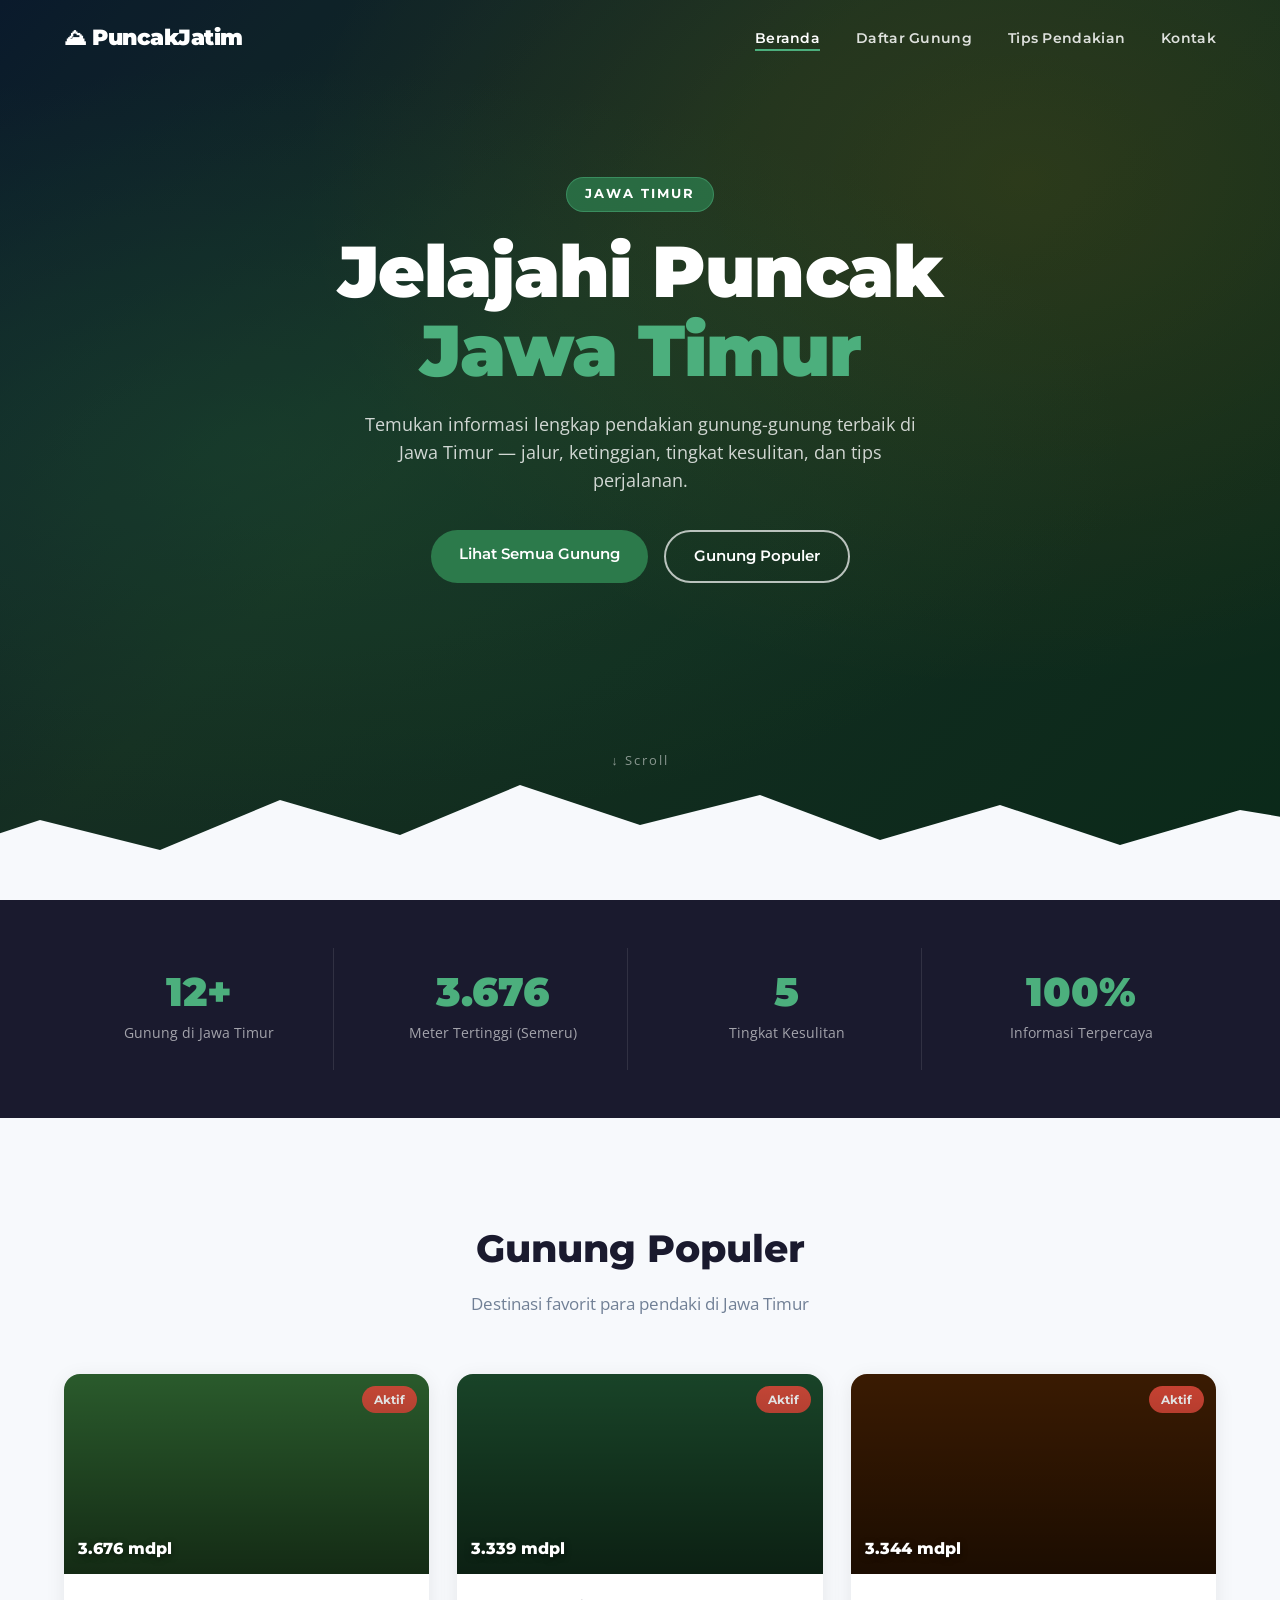
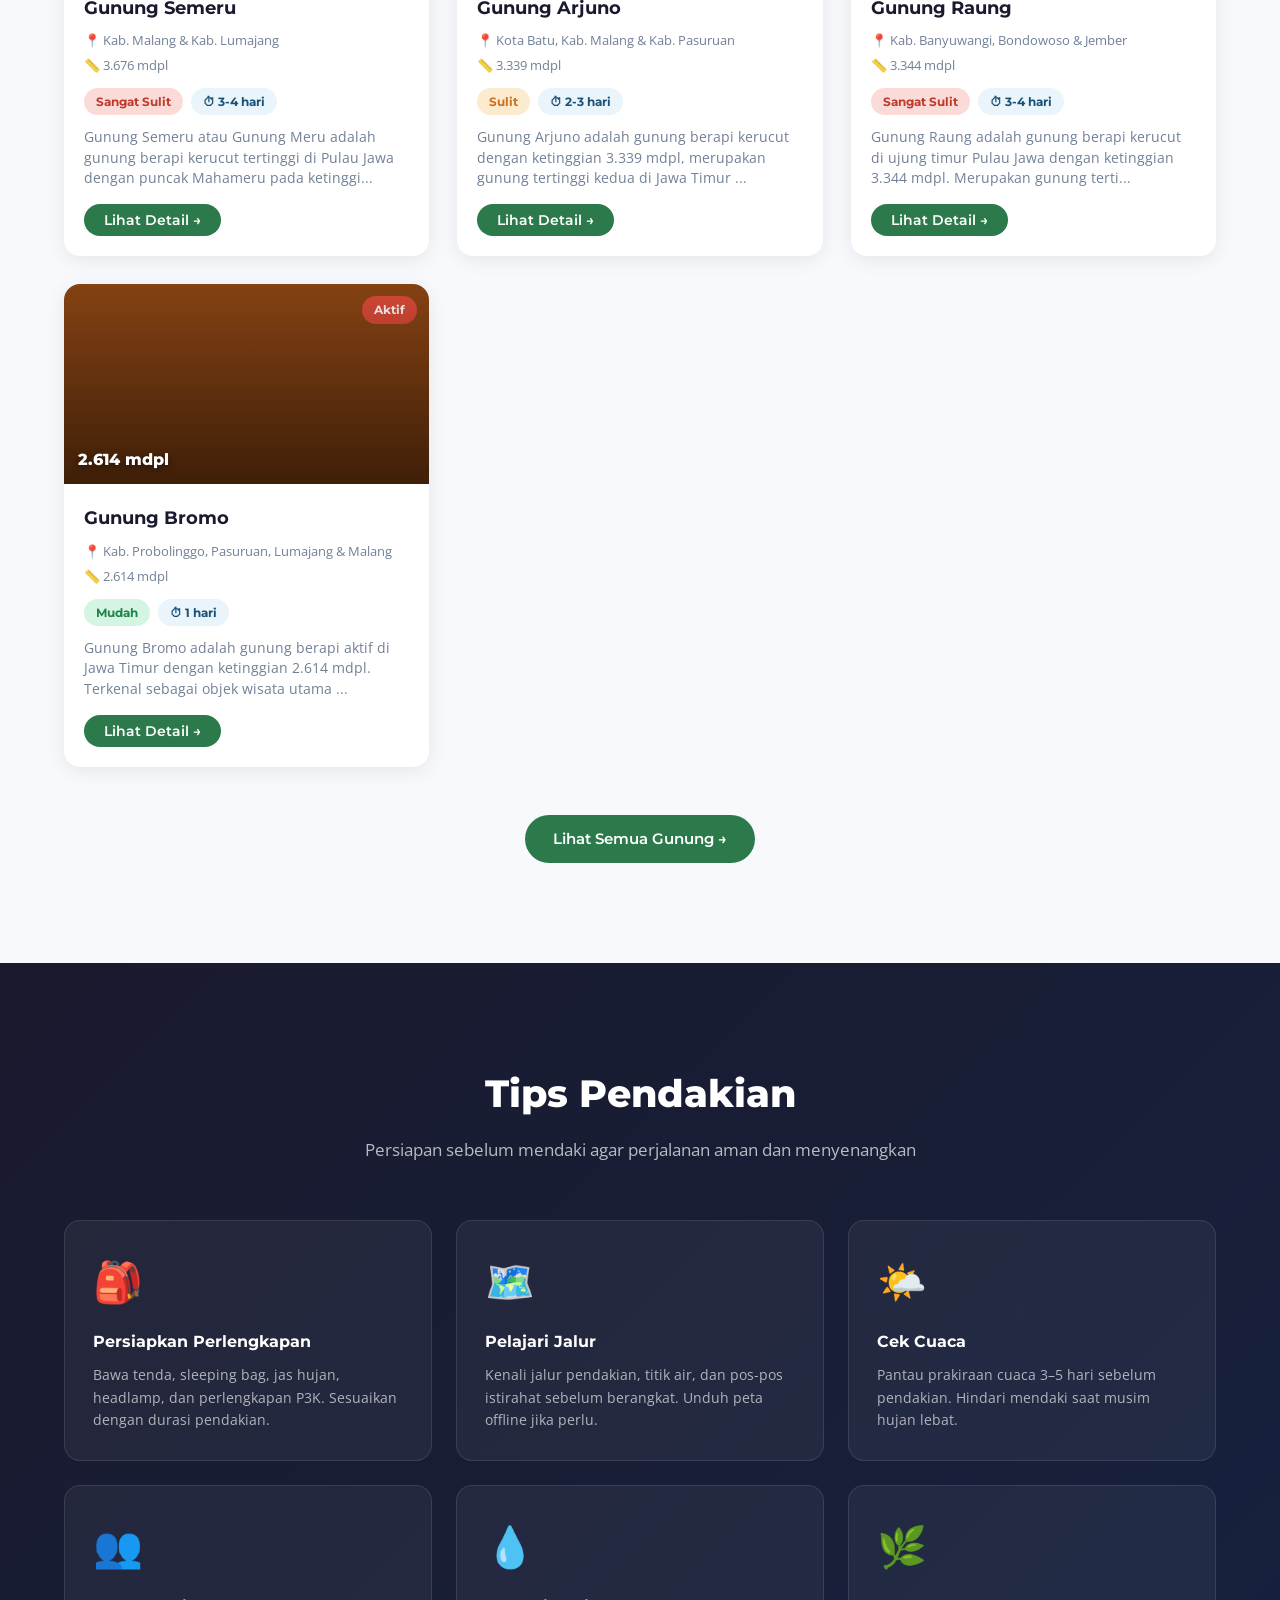
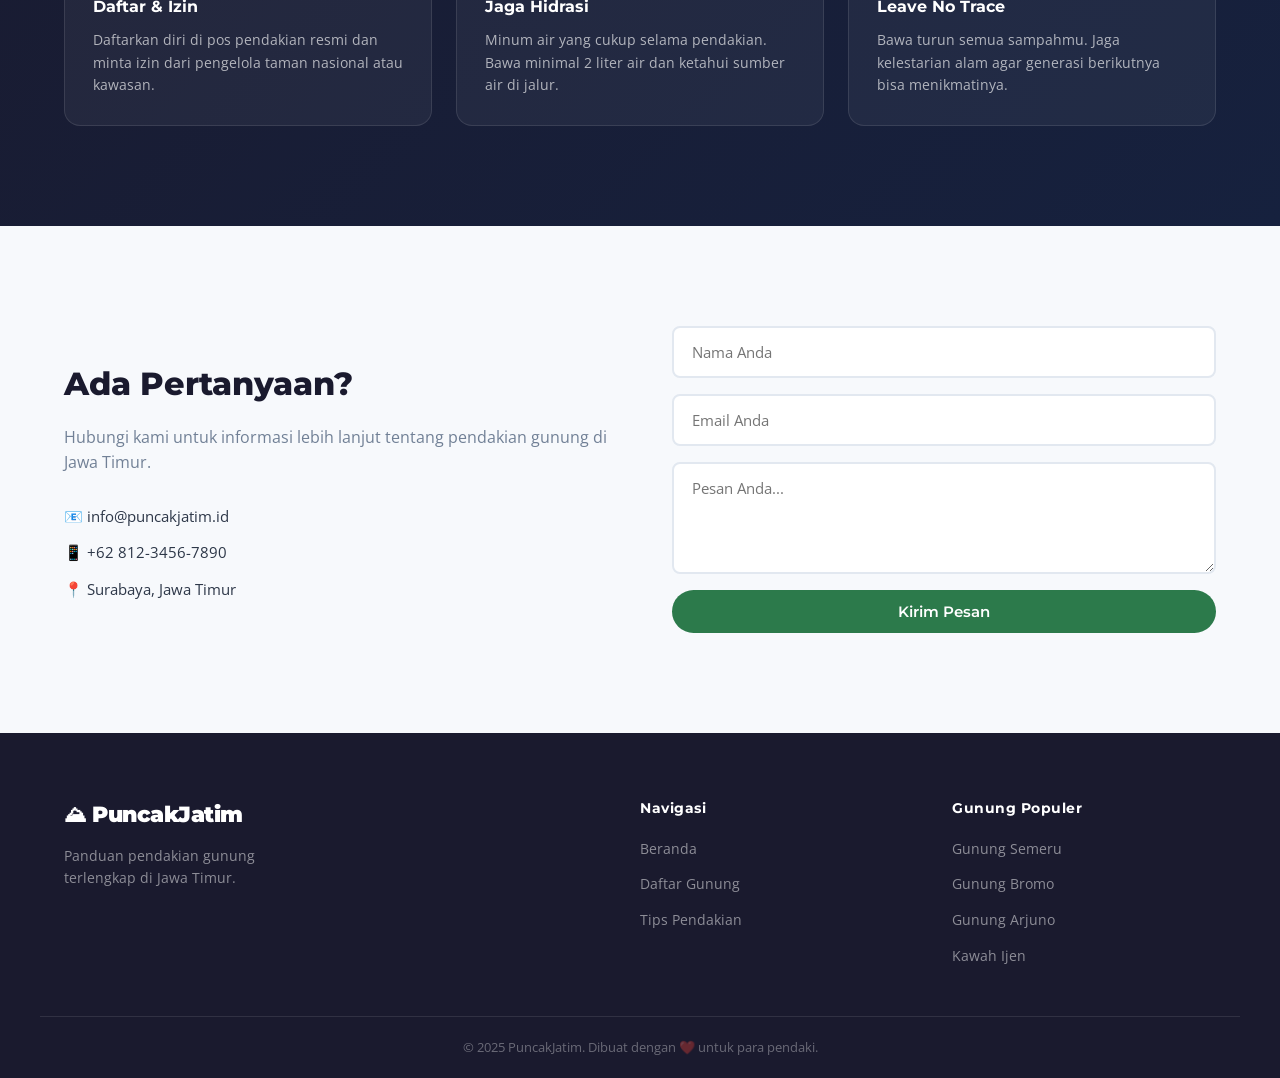
==== index.html @ 3933db67 "first commit - PuncakJatim website" ====
<!DOCTYPE html>
<html lang="id">
<head>
  <meta charset="UTF-8" />
  <meta name="viewport" content="width=device-width, initial-scale=1.0" />
  <title>Puncak Jawa Timur – Panduan Pendakian</title>
  <link rel="stylesheet" href="css/style.css" />
  <link rel="preconnect" href="https://fonts.googleapis.com" />
  <link href="https://fonts.googleapis.com/css2?family=Montserrat:wght@400;600;700;900&family=Open+Sans:wght@400;600&display=swap" rel="stylesheet" />
</head>
<body>

  <!-- NAVBAR -->
  <nav class="navbar">
    <div class="container nav-inner">
      <a href="index.html" class="logo">⛰ PuncakJatim</a>
      <ul class="nav-links">
        <li><a href="index.html" class="active">Beranda</a></li>
        <li><a href="gunung.html">Daftar Gunung</a></li>
        <li><a href="#tips">Tips Pendakian</a></li>
        <li><a href="#kontak">Kontak</a></li>
      </ul>
      <button class="hamburger" id="hamburger">&#9776;</button>
    </div>
  </nav>

  <!-- HERO -->
  <section class="hero">
    <div class="hero-overlay"></div>
    <div class="hero-content">
      <span class="hero-badge">Jawa Timur</span>
      <h1>Jelajahi Puncak<br /><span>Jawa Timur</span></h1>
      <p>Temukan informasi lengkap pendakian gunung-gunung terbaik di Jawa Timur — jalur, ketinggian, tingkat kesulitan, dan tips perjalanan.</p>
      <div class="hero-btns">
        <a href="gunung.html" class="btn btn-primary">Lihat Semua Gunung</a>
        <a href="#featured" class="btn btn-outline">Gunung Populer</a>
      </div>
    </div>
    <div class="hero-scroll">↓ Scroll</div>
  </section>

  <!-- STATS -->
  <section class="stats">
    <div class="container stats-grid">
      <div class="stat-item">
        <span class="stat-number">12+</span>
        <span class="stat-label">Gunung di Jawa Timur</span>
      </div>
      <div class="stat-item">
        <span class="stat-number">3.676</span>
        <span class="stat-label">Meter Tertinggi (Semeru)</span>
      </div>
      <div class="stat-item">
        <span class="stat-number">5</span>
        <span class="stat-label">Tingkat Kesulitan</span>
      </div>
      <div class="stat-item">
        <span class="stat-number">100%</span>
        <span class="stat-label">Informasi Terpercaya</span>
      </div>
    </div>
  </section>

  <!-- FEATURED MOUNTAINS -->
  <section class="featured" id="featured">
    <div class="container">
      <div class="section-header">
        <h2>Gunung Populer</h2>
        <p>Destinasi favorit para pendaki di Jawa Timur</p>
      </div>
      <div class="card-grid" id="featured-grid">
        <!-- diisi oleh JS -->
      </div>
      <div class="center-btn">
        <a href="gunung.html" class="btn btn-primary">Lihat Semua Gunung →</a>
      </div>
    </div>
  </section>

  <!-- TIPS PENDAKIAN -->
  <section class="tips" id="tips">
    <div class="container">
      <div class="section-header light">
        <h2>Tips Pendakian</h2>
        <p>Persiapan sebelum mendaki agar perjalanan aman dan menyenangkan</p>
      </div>
      <div class="tips-grid">
        <div class="tip-card">
          <div class="tip-icon">🎒</div>
          <h3>Persiapkan Perlengkapan</h3>
          <p>Bawa tenda, sleeping bag, jas hujan, headlamp, dan perlengkapan P3K. Sesuaikan dengan durasi pendakian.</p>
        </div>
        <div class="tip-card">
          <div class="tip-icon">🗺️</div>
          <h3>Pelajari Jalur</h3>
          <p>Kenali jalur pendakian, titik air, dan pos-pos istirahat sebelum berangkat. Unduh peta offline jika perlu.</p>
        </div>
        <div class="tip-card">
          <div class="tip-icon">🌤️</div>
          <h3>Cek Cuaca</h3>
          <p>Pantau prakiraan cuaca 3–5 hari sebelum pendakian. Hindari mendaki saat musim hujan lebat.</p>
        </div>
        <div class="tip-card">
          <div class="tip-icon">👥</div>
          <h3>Daftar & Izin</h3>
          <p>Daftarkan diri di pos pendakian resmi dan minta izin dari pengelola taman nasional atau kawasan.</p>
        </div>
        <div class="tip-card">
          <div class="tip-icon">💧</div>
          <h3>Jaga Hidrasi</h3>
          <p>Minum air yang cukup selama pendakian. Bawa minimal 2 liter air dan ketahui sumber air di jalur.</p>
        </div>
        <div class="tip-card">
          <div class="tip-icon">🌿</div>
          <h3>Leave No Trace</h3>
          <p>Bawa turun semua sampahmu. Jaga kelestarian alam agar generasi berikutnya bisa menikmatinya.</p>
        </div>
      </div>
    </div>
  </section>

  <!-- KONTAK -->
  <section class="kontak" id="kontak">
    <div class="container kontak-inner">
      <div class="kontak-text">
        <h2>Ada Pertanyaan?</h2>
        <p>Hubungi kami untuk informasi lebih lanjut tentang pendakian gunung di Jawa Timur.</p>
        <ul class="kontak-list">
          <li>📧 info@puncakjatim.id</li>
          <li>📱 +62 812-3456-7890</li>
          <li>📍 Surabaya, Jawa Timur</li>
        </ul>
      </div>
      <form class="kontak-form" onsubmit="submitForm(event)">
        <input type="text" placeholder="Nama Anda" required />
        <input type="email" placeholder="Email Anda" required />
        <textarea placeholder="Pesan Anda..." rows="4" required></textarea>
        <button type="submit" class="btn btn-primary">Kirim Pesan</button>
      </form>
    </div>
  </section>

  <!-- FOOTER -->
  <footer class="footer">
    <div class="container footer-inner">
      <div class="footer-brand">
        <span class="logo">⛰ PuncakJatim</span>
        <p>Panduan pendakian gunung terlengkap di Jawa Timur.</p>
      </div>
      <div class="footer-links">
        <h4>Navigasi</h4>
        <ul>
          <li><a href="index.html">Beranda</a></li>
          <li><a href="gunung.html">Daftar Gunung</a></li>
          <li><a href="#tips">Tips Pendakian</a></li>
        </ul>
      </div>
      <div class="footer-links">
        <h4>Gunung Populer</h4>
        <ul>
          <li><a href="gunung.html?id=semeru">Gunung Semeru</a></li>
          <li><a href="gunung.html?id=bromo">Gunung Bromo</a></li>
          <li><a href="gunung.html?id=arjuno">Gunung Arjuno</a></li>
          <li><a href="gunung.html?id=ijen">Kawah Ijen</a></li>
        </ul>
      </div>
    </div>
    <div class="footer-bottom">
      <p>© 2025 PuncakJatim. Dibuat dengan ❤️ untuk para pendaki.</p>
    </div>
  </footer>

  <script src="js/data.js"></script>
  <script src="js/main.js"></script>
</body>
</html>
---- css/style.css ----
/* ===== RESET & BASE ===== */
*, *::before, *::after { box-sizing: border-box; margin: 0; padding: 0; }

:root {
  --primary: #2c7a4b;
  --primary-dark: #1e5c38;
  --primary-light: #4caf7d;
  --accent: #f0a500;
  --dark: #1a1a2e;
  --dark2: #16213e;
  --text: #2d3748;
  --text-light: #718096;
  --bg: #f7f9fc;
  --white: #ffffff;
  --card-shadow: 0 4px 20px rgba(0,0,0,0.08);
  --card-shadow-hover: 0 12px 40px rgba(0,0,0,0.15);
  --radius: 16px;
  --radius-sm: 8px;
  --transition: 0.3s ease;
}

html { scroll-behavior: smooth; }

body {
  font-family: 'Open Sans', sans-serif;
  color: var(--text);
  background: var(--bg);
  line-height: 1.6;
}

h1, h2, h3, h4 { font-family: 'Montserrat', sans-serif; }

a { text-decoration: none; color: inherit; }

ul { list-style: none; }

img { max-width: 100%; display: block; }

.container {
  max-width: 1200px;
  margin: 0 auto;
  padding: 0 24px;
}

/* ===== BUTTONS ===== */
.btn {
  display: inline-block;
  padding: 12px 28px;
  border-radius: 50px;
  font-family: 'Montserrat', sans-serif;
  font-weight: 600;
  font-size: 0.95rem;
  cursor: pointer;
  transition: all var(--transition);
  border: none;
}

.btn-primary {
  background: var(--primary);
  color: var(--white);
}
.btn-primary:hover {
  background: var(--primary-dark);
  transform: translateY(-2px);
  box-shadow: 0 8px 20px rgba(44,122,75,0.35);
}

.btn-outline {
  background: transparent;
  color: var(--white);
  border: 2px solid rgba(255,255,255,0.7);
}
.btn-outline:hover {
  background: rgba(255,255,255,0.15);
  border-color: var(--white);
}

.btn-sm {
  padding: 8px 20px;
  font-size: 0.85rem;
}

.center-btn { text-align: center; margin-top: 48px; }

/* ===== NAVBAR ===== */
.navbar {
  position: fixed;
  top: 0; left: 0; right: 0;
  z-index: 1000;
  padding: 20px 0;
  transition: all var(--transition);
}

.navbar.scrolled {
  background: rgba(26, 26, 46, 0.97);
  backdrop-filter: blur(10px);
  padding: 14px 0;
  box-shadow: 0 2px 20px rgba(0,0,0,0.3);
}

.nav-inner {
  display: flex;
  align-items: center;
  justify-content: space-between;
}

.logo {
  font-family: 'Montserrat', sans-serif;
  font-weight: 900;
  font-size: 1.4rem;
  color: var(--white);
  letter-spacing: -0.5px;
}

.nav-links {
  display: flex;
  gap: 36px;
}

.nav-links a {
  color: rgba(255,255,255,0.85);
  font-family: 'Montserrat', sans-serif;
  font-weight: 600;
  font-size: 0.9rem;
  letter-spacing: 0.3px;
  transition: color var(--transition);
  position: relative;
}

.nav-links a::after {
  content: '';
  position: absolute;
  bottom: -4px; left: 0;
  width: 0; height: 2px;
  background: var(--primary-light);
  transition: width var(--transition);
}

.nav-links a:hover,
.nav-links a.active {
  color: var(--white);
}

.nav-links a:hover::after,
.nav-links a.active::after {
  width: 100%;
}

.hamburger {
  display: none;
  background: none;
  border: none;
  color: var(--white);
  font-size: 1.5rem;
  cursor: pointer;
}

/* ===== HERO ===== */
.hero {
  min-height: 100vh;
  background: linear-gradient(135deg, #0d2137 0%, #1a3a2a 40%, #0d3320 100%);
  display: flex;
  align-items: center;
  justify-content: center;
  position: relative;
  overflow: hidden;
  text-align: center;
}

.hero::before {
  content: '';
  position: absolute;
  inset: 0;
  background:
    radial-gradient(ellipse at 20% 50%, rgba(44,122,75,0.3) 0%, transparent 60%),
    radial-gradient(ellipse at 80% 20%, rgba(240,165,0,0.15) 0%, transparent 50%);
}

/* Mountain silhouette decoration */
.hero::after {
  content: '';
  position: absolute;
  bottom: 0; left: 0; right: 0;
  height: 120px;
  background: url("data:image/svg+xml,%3Csvg xmlns='http://www.w3.org/2000/svg' viewBox='0 0 1440 120'%3E%3Cpath fill='%23f7f9fc' d='M0,120 L0,80 L120,40 L240,70 L360,20 L480,55 L600,5 L720,45 L840,15 L960,60 L1080,25 L1200,65 L1320,30 L1440,50 L1440,120 Z'/%3E%3C/svg%3E") no-repeat bottom;
  background-size: cover;
  z-index: 1;
  pointer-events: none;
}

.hero-overlay {
  position: absolute;
  inset: 0;
  background: rgba(0,0,0,0.2);
}

.hero-content {
  position: relative;
  z-index: 3;
  max-width: 700px;
  padding: 0 24px 140px;
}

.hero-badge {
  display: inline-block;
  background: rgba(44,122,75,0.8);
  color: var(--white);
  padding: 6px 18px;
  border-radius: 50px;
  font-size: 0.8rem;
  font-family: 'Montserrat', sans-serif;
  font-weight: 700;
  letter-spacing: 2px;
  text-transform: uppercase;
  margin-bottom: 20px;
  border: 1px solid rgba(76,175,125,0.5);
}

.hero-content h1 {
  font-size: clamp(2.5rem, 6vw, 4.5rem);
  font-weight: 900;
  color: var(--white);
  line-height: 1.1;
  margin-bottom: 20px;
  letter-spacing: -1px;
}

.hero-content h1 span {
  color: var(--primary-light);
}

.hero-content p {
  font-size: 1.1rem;
  color: rgba(255,255,255,0.8);
  margin-bottom: 36px;
  max-width: 560px;
  margin-left: auto;
  margin-right: auto;
}

.hero-btns {
  display: flex;
  gap: 16px;
  justify-content: center;
  flex-wrap: wrap;
}

.hero-scroll {
  position: absolute;
  bottom: 130px;
  left: 50%;
  transform: translateX(-50%);
  color: rgba(255,255,255,0.5);
  font-size: 0.8rem;
  letter-spacing: 2px;
  animation: bounce 2s infinite;
  z-index: 3;
}

@keyframes bounce {
  0%, 100% { transform: translateX(-50%) translateY(0); }
  50% { transform: translateX(-50%) translateY(8px); }
}

/* ===== STATS ===== */
.stats {
  background: var(--dark);
  padding: 48px 0;
}

.stats-grid {
  display: grid;
  grid-template-columns: repeat(4, 1fr);
  gap: 24px;
  text-align: center;
}

.stat-item {
  padding: 24px;
  border-right: 1px solid rgba(255,255,255,0.1);
}
.stat-item:last-child { border-right: none; }

.stat-number {
  display: block;
  font-family: 'Montserrat', sans-serif;
  font-size: 2.5rem;
  font-weight: 900;
  color: var(--primary-light);
  line-height: 1;
  margin-bottom: 8px;
}

.stat-label {
  color: rgba(255,255,255,0.6);
  font-size: 0.85rem;
}

/* ===== SECTION HEADER ===== */
.section-header {
  text-align: center;
  margin-bottom: 56px;
}

.section-header h2 {
  font-size: clamp(1.8rem, 3vw, 2.5rem);
  font-weight: 800;
  color: var(--dark);
  margin-bottom: 12px;
}

.section-header p {
  color: var(--text-light);
  font-size: 1.05rem;
}

.section-header.light h2 { color: var(--white); }
.section-header.light p { color: rgba(255,255,255,0.7); }

/* ===== FEATURED / CARD GRID ===== */
.featured {
  padding: 100px 0;
  background: var(--bg);
}

.card-grid {
  display: grid;
  grid-template-columns: repeat(auto-fill, minmax(280px, 1fr));
  gap: 28px;
}

.mountain-card {
  background: var(--white);
  border-radius: var(--radius);
  overflow: hidden;
  box-shadow: var(--card-shadow);
  transition: all var(--transition);
  cursor: pointer;
}

.mountain-card:hover {
  transform: translateY(-8px);
  box-shadow: var(--card-shadow-hover);
}

.card-img {
  height: 200px;
  display: flex;
  align-items: flex-end;
  justify-content: flex-start;
  position: relative;
  overflow: hidden;
  background-size: cover;
  background-position: center;
}

.card-img::after {
  content: '';
  position: absolute;
  inset: 0;
  background: linear-gradient(to bottom, rgba(0,0,0,0.05) 0%, rgba(0,0,0,0.55) 100%);
}

.card-img-label {
  position: relative;
  z-index: 2;
  padding: 12px 14px;
  color: white;
  font-family: 'Montserrat', sans-serif;
  font-weight: 800;
  font-size: 1rem;
  text-shadow: 0 2px 6px rgba(0,0,0,0.5);
}

.card-status {
  position: absolute;
  top: 12px; right: 12px;
  padding: 4px 12px;
  border-radius: 50px;
  font-size: 0.75rem;
  font-family: 'Montserrat', sans-serif;
  font-weight: 700;
}

.status-aktif {
  background: rgba(231,76,60,0.9);
  color: white;
}

.status-nonaktif {
  background: rgba(52,73,94,0.85);
  color: white;
}

.card-body {
  padding: 20px;
}

.card-body h3 {
  font-size: 1.1rem;
  font-weight: 700;
  margin-bottom: 8px;
  color: var(--dark);
}

.card-meta {
  display: flex;
  flex-direction: column;
  gap: 4px;
  font-size: 0.82rem;
  color: var(--text-light);
  margin-bottom: 12px;
}

.card-tags {
  display: flex;
  gap: 8px;
  flex-wrap: wrap;
  margin-bottom: 12px;
}

.tag {
  padding: 4px 12px;
  border-radius: 50px;
  font-size: 0.75rem;
  font-family: 'Montserrat', sans-serif;
  font-weight: 700;
}

.tag-mudah { background: #d5f5e3; color: #1e8449; }
.tag-sedang { background: #fef9e7; color: #b7770d; }
.tag-sulit { background: #fdebd0; color: #ca6f1e; }
.tag-sangat-sulit { background: #fadbd8; color: #c0392b; }
.tag-time { background: #eaf4fb; color: #1a5276; }
.tag-status-aktif { background: #fadbd8; color: #c0392b; }
.tag-status-nonaktif { background: #eaecee; color: #566573; }

.card-desc {
  font-size: 0.85rem;
  color: var(--text-light);
  margin-bottom: 16px;
  line-height: 1.5;
}

/* ===== TIPS SECTION ===== */
.tips {
  padding: 100px 0;
  background: linear-gradient(135deg, var(--dark) 0%, var(--dark2) 100%);
}

.tips-grid {
  display: grid;
  grid-template-columns: repeat(auto-fill, minmax(280px, 1fr));
  gap: 24px;
}

.tip-card {
  background: rgba(255,255,255,0.05);
  border: 1px solid rgba(255,255,255,0.1);
  border-radius: var(--radius);
  padding: 28px;
  transition: all var(--transition);
}

.tip-card:hover {
  background: rgba(255,255,255,0.08);
  transform: translateY(-4px);
  border-color: rgba(76,175,125,0.4);
}

.tip-icon {
  font-size: 2.5rem;
  margin-bottom: 16px;
}

.tip-card h3 {
  color: var(--white);
  font-size: 1rem;
  margin-bottom: 10px;
}

.tip-card p {
  color: rgba(255,255,255,0.65);
  font-size: 0.88rem;
  line-height: 1.6;
}

/* ===== KONTAK ===== */
.kontak {
  padding: 100px 0;
  background: var(--bg);
}

.kontak-inner {
  display: grid;
  grid-template-columns: 1fr 1fr;
  gap: 64px;
  align-items: center;
}

.kontak-text h2 {
  font-size: 2rem;
  font-weight: 800;
  color: var(--dark);
  margin-bottom: 16px;
}

.kontak-text p {
  color: var(--text-light);
  margin-bottom: 28px;
  font-size: 1rem;
}

.kontak-list {
  display: flex;
  flex-direction: column;
  gap: 12px;
}

.kontak-list li {
  color: var(--text);
  font-size: 0.95rem;
}

.kontak-form {
  display: flex;
  flex-direction: column;
  gap: 16px;
}

.kontak-form input,
.kontak-form textarea {
  padding: 14px 18px;
  border: 2px solid #e2e8f0;
  border-radius: var(--radius-sm);
  font-family: 'Open Sans', sans-serif;
  font-size: 0.95rem;
  color: var(--text);
  background: var(--white);
  transition: border-color var(--transition);
  resize: vertical;
}

.kontak-form input:focus,
.kontak-form textarea:focus {
  outline: none;
  border-color: var(--primary);
}

/* ===== FOOTER ===== */
.footer {
  background: var(--dark);
  padding: 64px 0 0;
}

.footer-inner {
  display: grid;
  grid-template-columns: 2fr 1fr 1fr;
  gap: 48px;
  padding-bottom: 48px;
  border-bottom: 1px solid rgba(255,255,255,0.1);
}

.footer-brand .logo {
  display: block;
  margin-bottom: 12px;
}

.footer-brand p {
  color: rgba(255,255,255,0.5);
  font-size: 0.88rem;
  max-width: 260px;
}

.footer-links h4 {
  color: var(--white);
  font-size: 0.9rem;
  margin-bottom: 16px;
  letter-spacing: 0.5px;
}

.footer-links ul {
  display: flex;
  flex-direction: column;
  gap: 10px;
}

.footer-links a {
  color: rgba(255,255,255,0.5);
  font-size: 0.88rem;
  transition: color var(--transition);
}

.footer-links a:hover {
  color: var(--primary-light);
}

.footer-bottom {
  text-align: center;
  padding: 20px;
  color: rgba(255,255,255,0.35);
  font-size: 0.82rem;
}

/* ===== PAGE HEADER (gunung.html) ===== */
.page-header {
  background: linear-gradient(135deg, var(--dark) 0%, var(--primary-dark) 100%);
  padding: 140px 0 60px;
  text-align: center;
}

.page-header h1 {
  font-size: clamp(1.8rem, 4vw, 3rem);
  font-weight: 900;
  color: var(--white);
  margin-bottom: 12px;
}

.page-header p {
  color: rgba(255,255,255,0.7);
  font-size: 1.05rem;
}

/* ===== FILTER SECTION ===== */
.filter-section {
  background: var(--white);
  padding: 28px 0;
  box-shadow: 0 2px 12px rgba(0,0,0,0.06);
  position: sticky;
  top: 70px;
  z-index: 100;
}

.filter-bar {
  display: flex;
  gap: 16px;
  flex-wrap: wrap;
}

.filter-bar input,
.filter-bar select {
  padding: 12px 18px;
  border: 2px solid #e2e8f0;
  border-radius: 50px;
  font-family: 'Open Sans', sans-serif;
  font-size: 0.9rem;
  color: var(--text);
  background: var(--bg);
  transition: border-color var(--transition);
  cursor: pointer;
}

.filter-bar input {
  flex: 1;
  min-width: 200px;
}

.filter-bar input:focus,
.filter-bar select:focus {
  outline: none;
  border-color: var(--primary);
}

/* ===== MOUNTAIN LIST ===== */
.mountain-list {
  padding: 60px 0 100px;
}

.no-result {
  text-align: center;
  color: var(--text-light);
  font-size: 1.1rem;
  padding: 60px 0;
}

/* ===== MODAL ===== */
.modal-overlay {
  position: fixed;
  inset: 0;
  background: rgba(0,0,0,0.7);
  z-index: 2000;
  display: flex;
  align-items: center;
  justify-content: center;
  padding: 20px;
  opacity: 0;
  pointer-events: none;
  transition: opacity var(--transition);
  backdrop-filter: blur(4px);
}

.modal-overlay.active {
  opacity: 1;
  pointer-events: all;
}

.modal {
  background: var(--white);
  border-radius: var(--radius);
  max-width: 680px;
  width: 100%;
  max-height: 90vh;
  overflow-y: auto;
  position: relative;
  transform: scale(0.9);
  transition: transform var(--transition);
}

.modal-overlay.active .modal {
  transform: scale(1);
}

.modal-close {
  position: absolute;
  top: 16px; right: 16px;
  background: rgba(0,0,0,0.5);
  border: none;
  color: white;
  width: 36px; height: 36px;
  border-radius: 50%;
  font-size: 1rem;
  cursor: pointer;
  z-index: 20;
  transition: background var(--transition);
  display: flex;
  align-items: center;
  justify-content: center;
}

.modal-close:hover { background: rgba(0,0,0,0.75); }

.modal-header {
  padding: 0;
  position: relative;
  height: 220px;
  background-size: cover;
  background-position: center;
  overflow: hidden;
  color: white;
}

.modal-header-overlay {
  position: absolute;
  inset: 0;
  background: linear-gradient(to bottom, rgba(0,0,0,0.2) 0%, rgba(0,0,0,0.7) 100%);
}

.modal-header-inner {
  position: absolute;
  bottom: 0; left: 0; right: 0;
  padding: 24px 32px;
  display: flex;
  align-items: center;
  gap: 16px;
}

.modal-emoji {
  font-size: 3.5rem;
  flex-shrink: 0;
}

.modal-header h2 {
  font-size: 1.6rem;
  font-weight: 800;
  margin-bottom: 4px;
}

.modal-header p {
  opacity: 0.85;
  font-size: 0.95rem;
}

.modal-body {
  padding: 28px 32px 32px;
}

.modal-badges {
  display: flex;
  gap: 8px;
  flex-wrap: wrap;
  margin-bottom: 20px;
}

.modal-desc {
  color: var(--text);
  line-height: 1.7;
  margin-bottom: 28px;
  font-size: 0.95rem;
}

.modal-info-grid {
  display: grid;
  grid-template-columns: 1fr 1fr;
  gap: 12px;
  margin-bottom: 28px;
  background: var(--bg);
  border-radius: var(--radius-sm);
  padding: 16px;
}

.info-item {
  display: flex;
  flex-direction: column;
  gap: 4px;
}

.info-label {
  font-size: 0.75rem;
  font-family: 'Montserrat', sans-serif;
  font-weight: 700;
  color: var(--text-light);
  text-transform: uppercase;
  letter-spacing: 0.5px;
}

.info-item span:last-child {
  font-size: 0.9rem;
  color: var(--text);
  font-weight: 600;
}

.modal-body h4 {
  font-size: 1rem;
  font-weight: 700;
  color: var(--dark);
  margin-bottom: 14px;
  margin-top: 24px;
}

.pos-list {
  display: flex;
  flex-direction: column;
  gap: 8px;
  margin-bottom: 8px;
}

.pos-item {
  display: flex;
  align-items: center;
  gap: 12px;
  font-size: 0.9rem;
  color: var(--text);
}

.pos-num {
  width: 28px; height: 28px;
  background: var(--primary);
  color: white;
  border-radius: 50%;
  display: flex;
  align-items: center;
  justify-content: center;
  font-size: 0.75rem;
  font-weight: 700;
  flex-shrink: 0;
}

.jalur-card {
  background: var(--bg);
  border-radius: var(--radius-sm);
  padding: 16px;
  margin-bottom: 12px;
  border-left: 4px solid var(--primary);
}

.jalur-card strong {
  display: block;
  font-size: 0.95rem;
  color: var(--dark);
  margin-bottom: 8px;
}

.jalur-meta {
  display: flex;
  gap: 16px;
  font-size: 0.82rem;
  color: var(--text-light);
  margin-bottom: 8px;
}

.jalur-card p {
  font-size: 0.88rem;
  color: var(--text);
  line-height: 1.5;
}

/* Pos list di dalam jalur */
.jalur-pos-list {
  margin-top: 14px;
  border-top: 1px dashed #d1d5db;
  padding-top: 12px;
}

.pos-detail {
  display: flex;
  flex-direction: column;
  gap: 2px;
  flex: 1;
}

.pos-name {
  font-size: 0.88rem;
  font-weight: 700;
  color: var(--dark);
}

.pos-alt {
  font-size: 0.78rem;
  font-weight: 600;
  color: var(--primary);
  background: #d5f5e3;
  padding: 1px 7px;
  border-radius: 50px;
  margin-left: 6px;
}

.pos-desc {
  font-size: 0.8rem;
  color: var(--text-light);
  line-height: 1.4;
}

.pos-jarak {
  font-size: 0.75rem;
  color: #6b7280;
  font-style: italic;
}

.pos-start {
  color: var(--primary);
  font-style: normal;
  font-weight: 600;
}

.tips-list {
  display: flex;
  flex-direction: column;
  gap: 8px;
  list-style: none;
}

.tips-list li {
  font-size: 0.88rem;
  color: var(--text);
  padding-left: 20px;
  position: relative;
  line-height: 1.5;
}

.tips-list li::before {
  content: '✓';
  position: absolute;
  left: 0;
  color: var(--primary);
  font-weight: 700;
}

.fasilitas-grid {
  display: flex;
  flex-wrap: wrap;
  gap: 8px;
}

.fasilitas-item {
  background: #d5f5e3;
  color: #1e8449;
  padding: 6px 14px;
  border-radius: 50px;
  font-size: 0.8rem;
  font-weight: 600;
}

/* ===== RESPONSIVE ===== */
@media (max-width: 900px) {
  .stats-grid { grid-template-columns: repeat(2, 1fr); }
  .stat-item { border-right: none; border-bottom: 1px solid rgba(255,255,255,0.1); }
  .stat-item:nth-child(2n) { border-right: none; }
  .kontak-inner { grid-template-columns: 1fr; gap: 40px; }
  .footer-inner { grid-template-columns: 1fr 1fr; }
  .footer-brand { grid-column: 1 / -1; }
  .modal-info-grid { grid-template-columns: 1fr; }
  .modal-header-inner { padding: 20px 24px; }
}

@media (max-width: 640px) {
  .nav-links {
    display: none;
    position: fixed;
    top: 0; left: 0; right: 0; bottom: 0;
    background: rgba(26,26,46,0.98);
    flex-direction: column;
    align-items: center;
    justify-content: center;
    gap: 32px;
    z-index: 999;
  }

  .nav-links.open { display: flex; }
  .nav-links a { font-size: 1.2rem; }
  .hamburger { display: block; z-index: 1000; }

  .hero-btns { flex-direction: column; align-items: center; }
  .hero-content { padding-bottom: 100px; }
  .stats-grid { grid-template-columns: 1fr 1fr; }
  .footer-inner { grid-template-columns: 1fr; }
  .filter-bar { flex-direction: column; }
  .filter-bar input { min-width: unset; }
  .modal-header { height: 180px; }
  .modal-header-inner { flex-direction: column; align-items: flex-start; gap: 8px; }
  .modal-body { padding: 20px; }
}
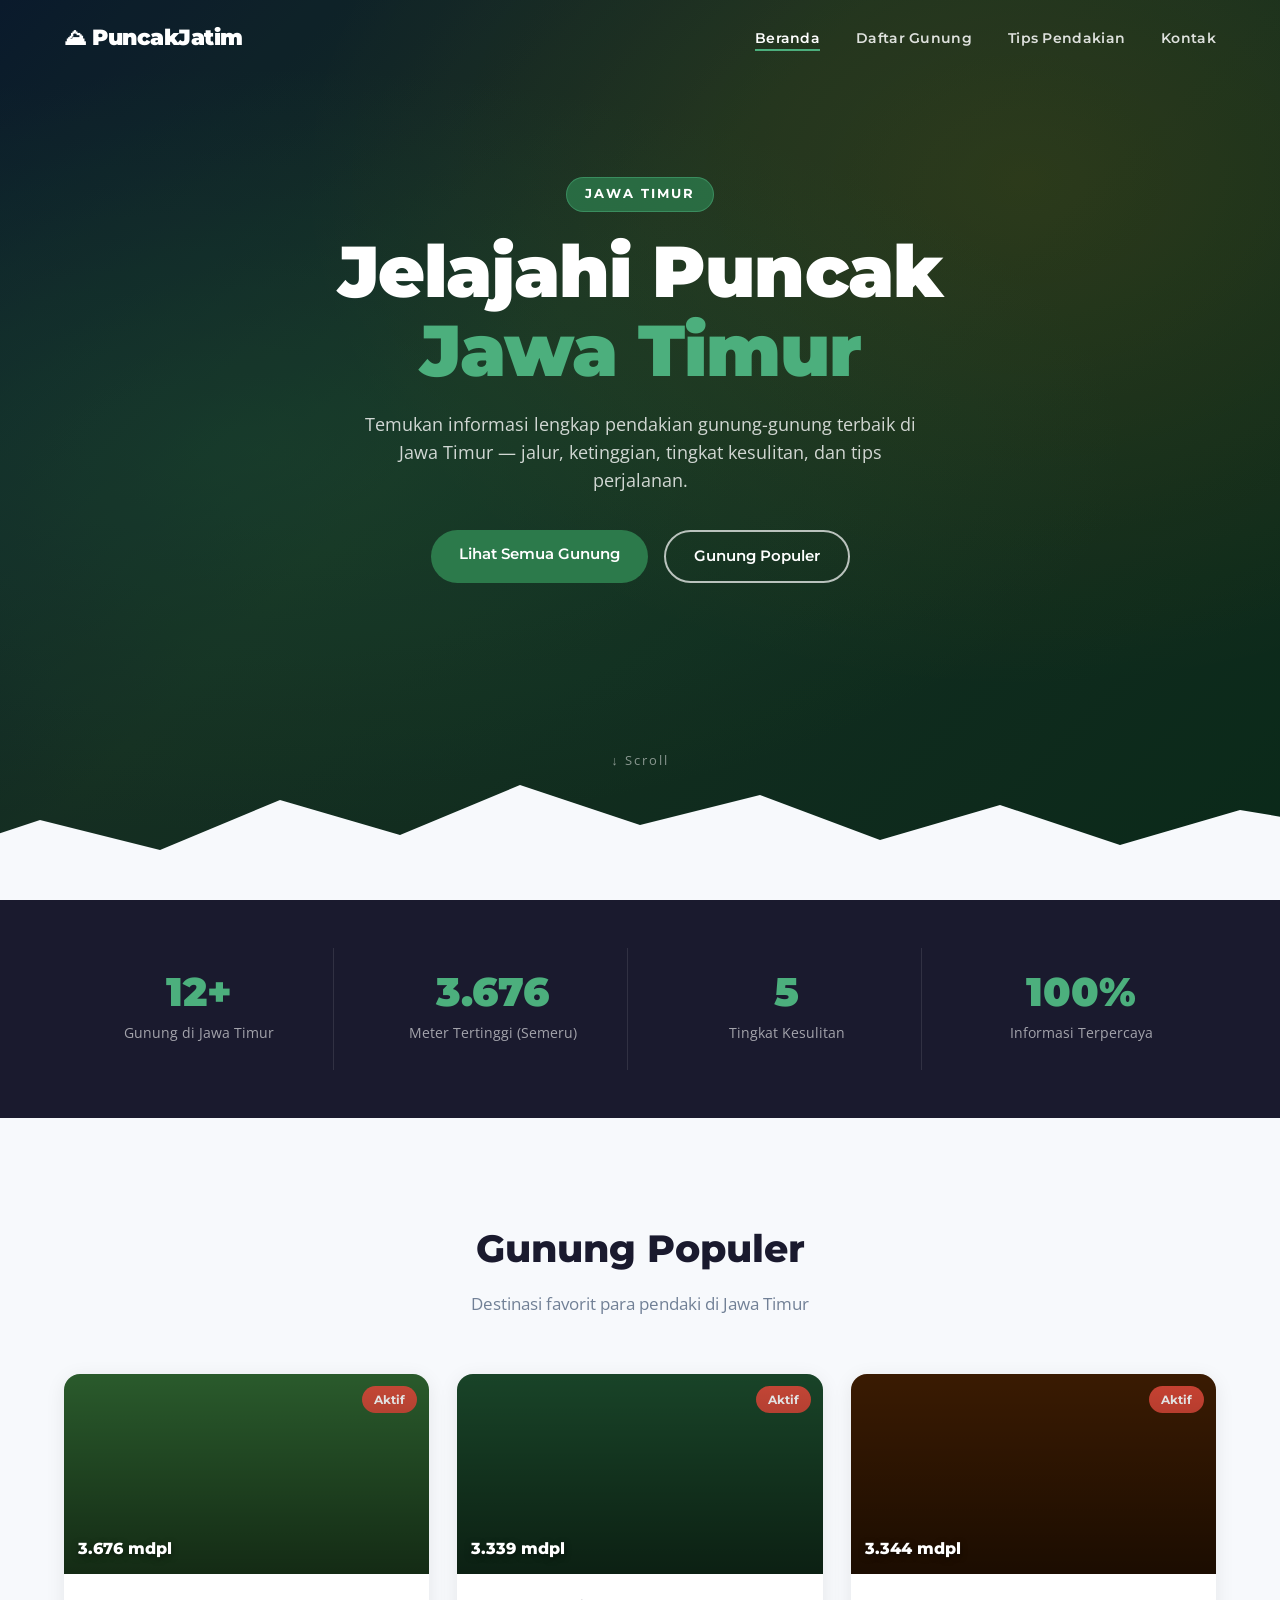
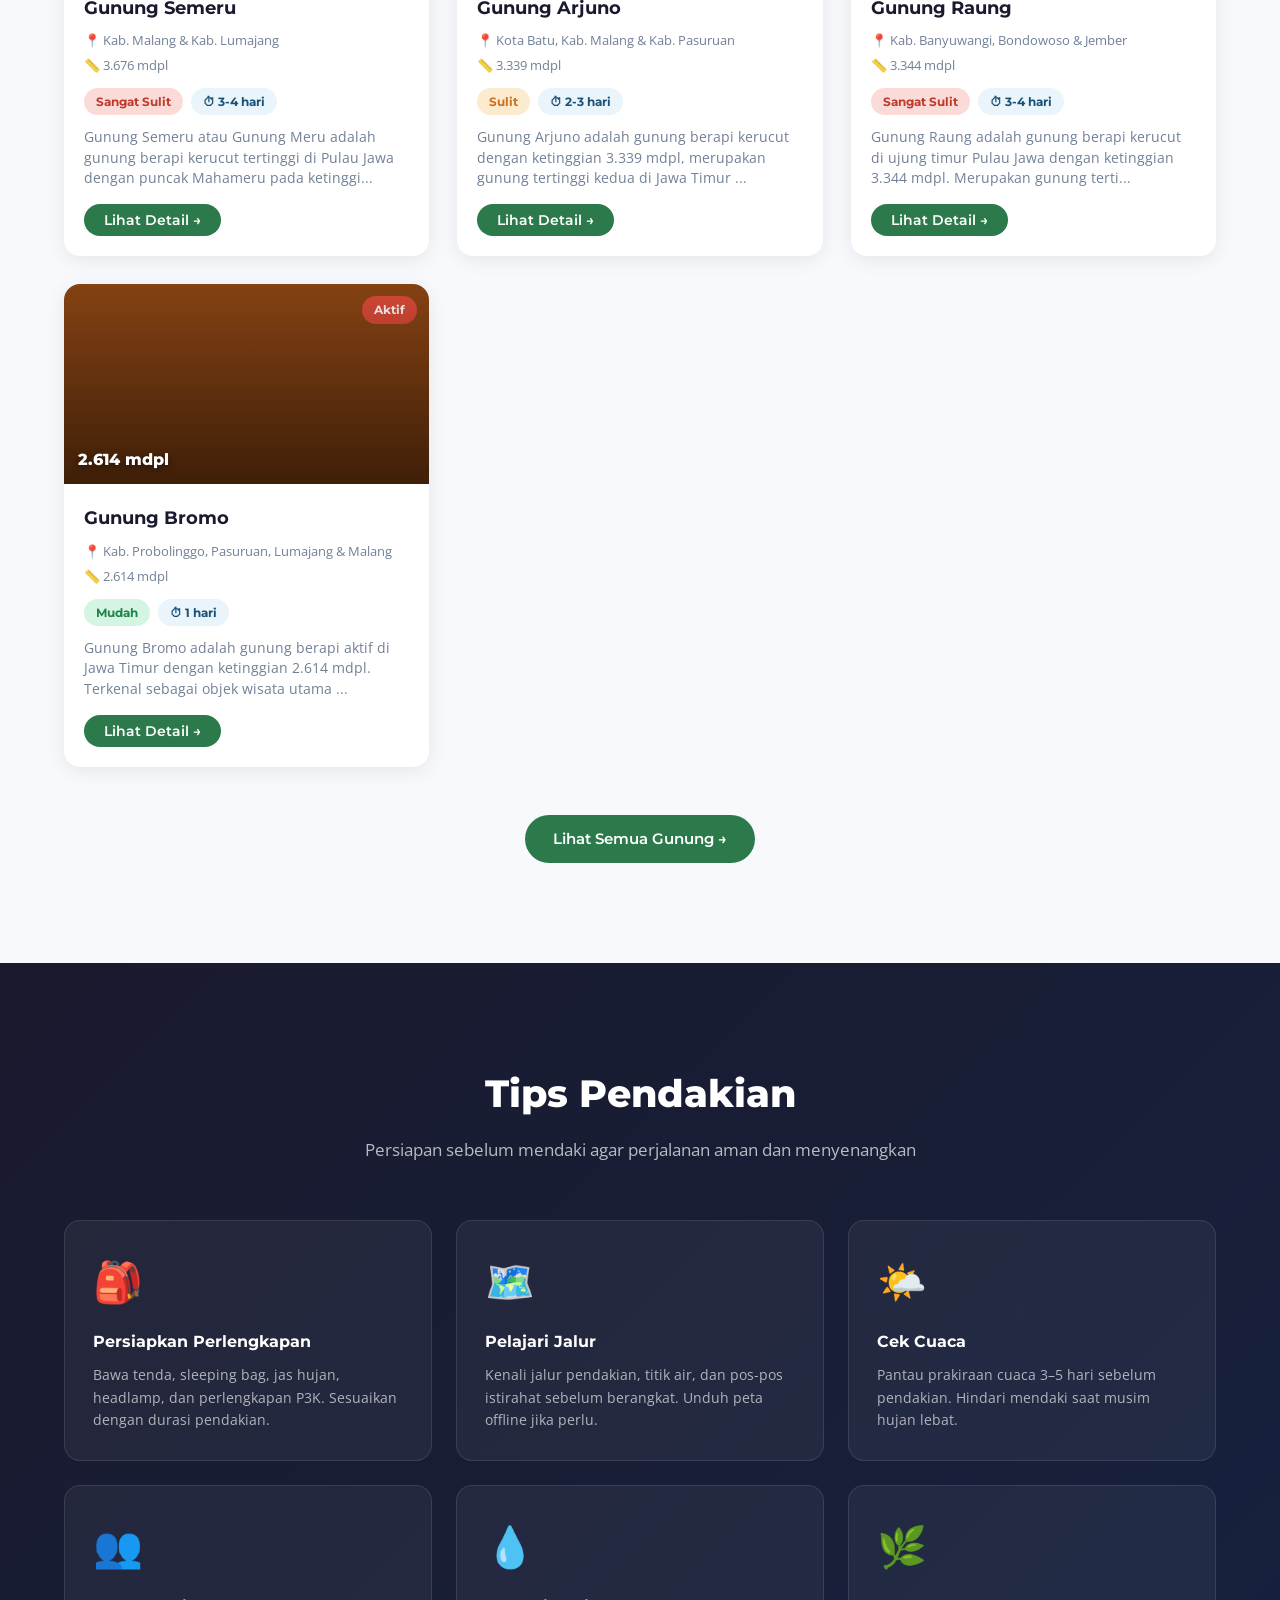
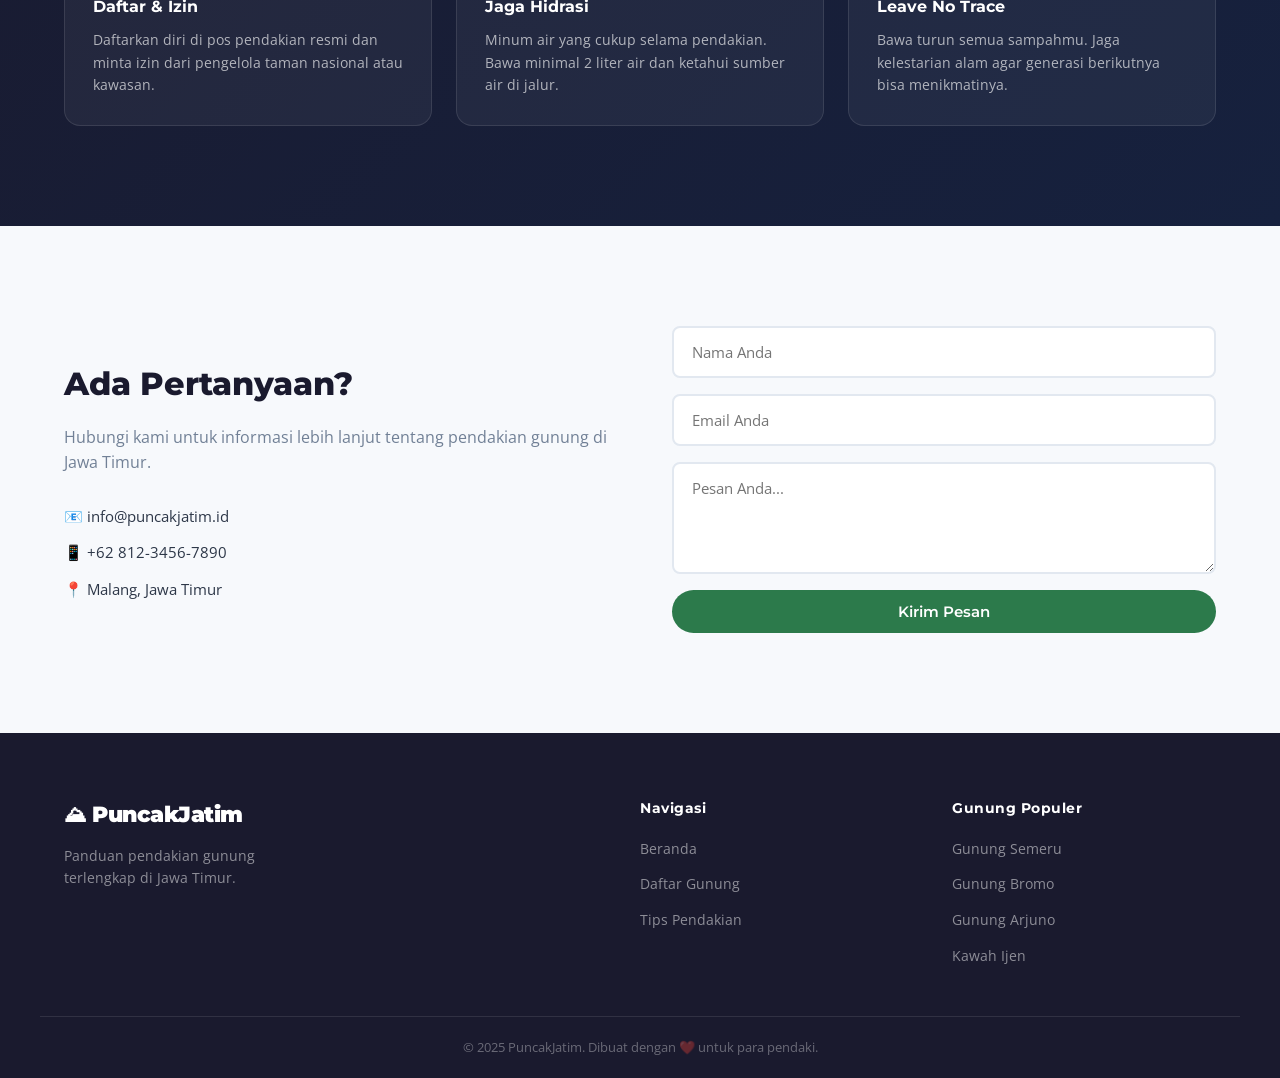
==== commit e7357c56: "update lokasi kontak ke Malang" ====
--- a/index.html
+++ b/index.html
@@ -128,7 +128,7 @@
         <ul class="kontak-list">
           <li>📧 info@puncakjatim.id</li>
           <li>📱 +62 812-3456-7890</li>
-          <li>📍 Surabaya, Jawa Timur</li>
+          <li>📍 Malang, Jawa Timur</li>
         </ul>
       </div>
       <form class="kontak-form" onsubmit="submitForm(event)">
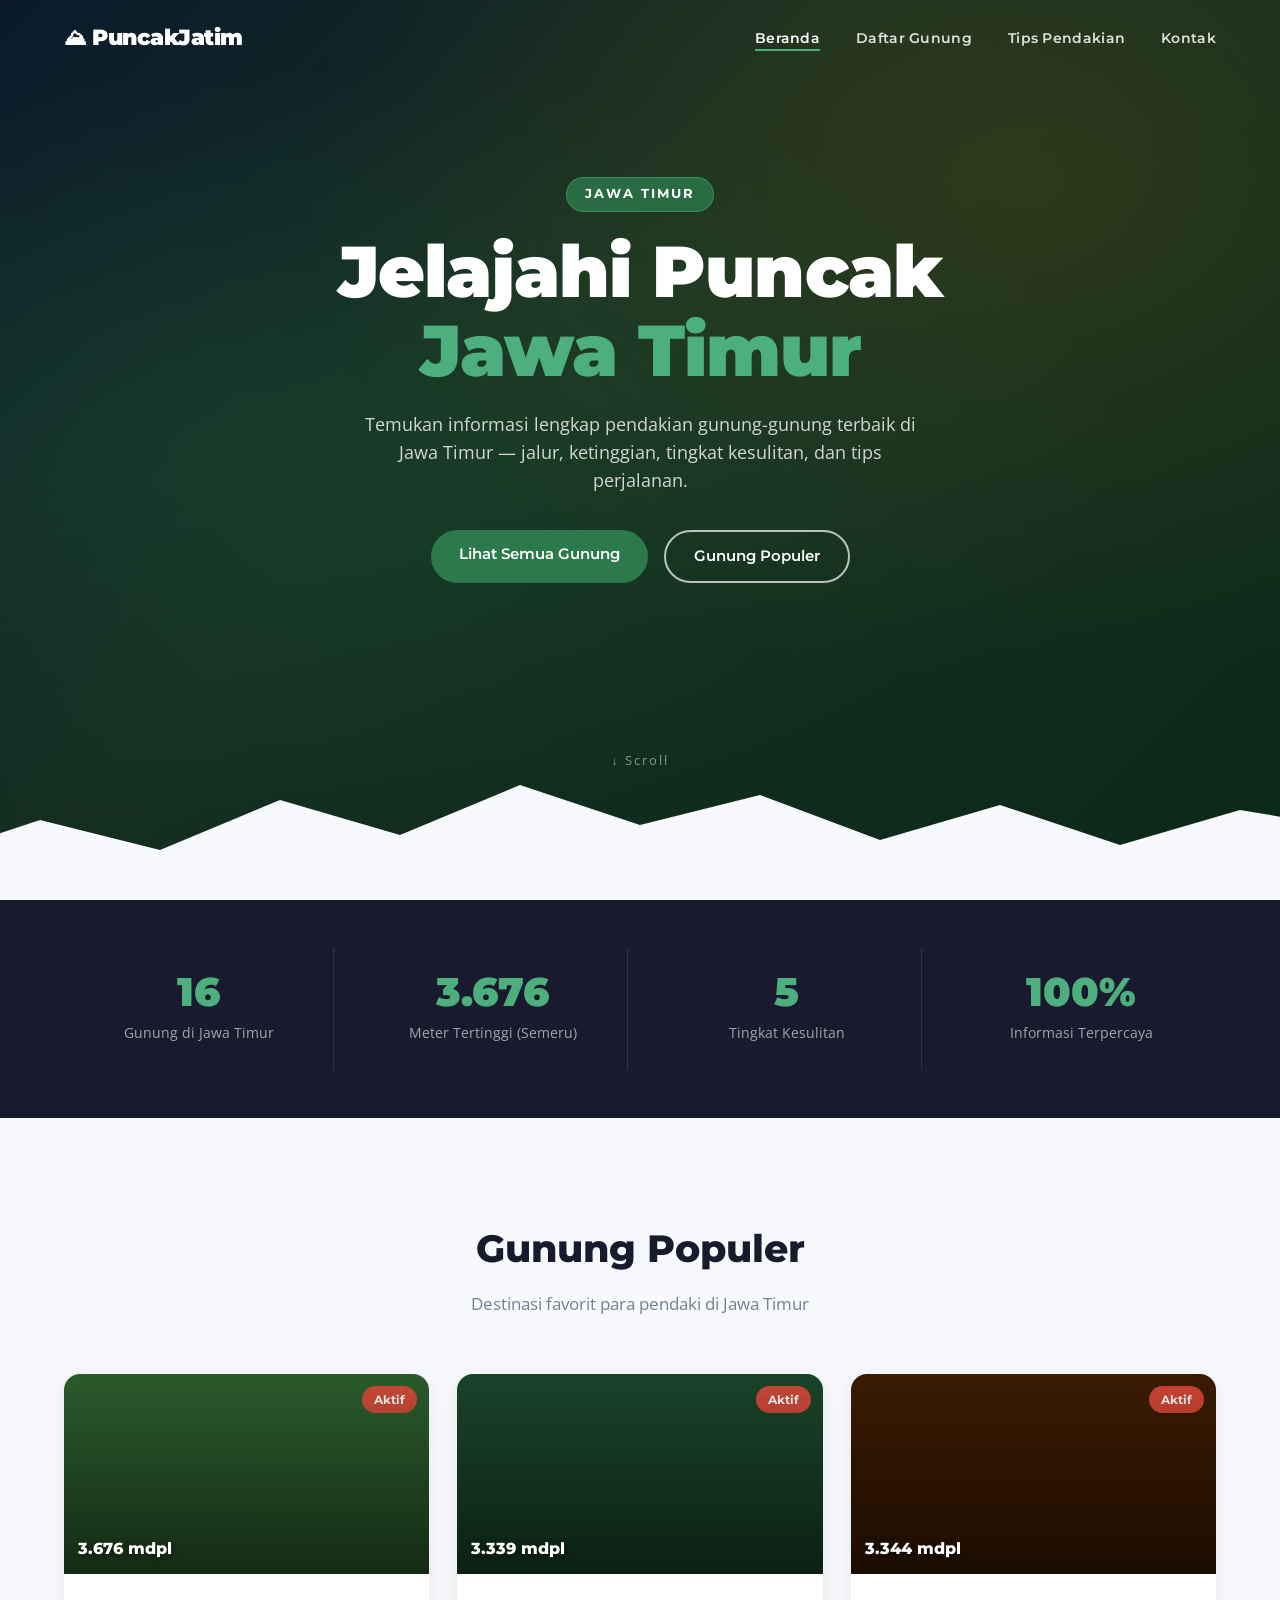
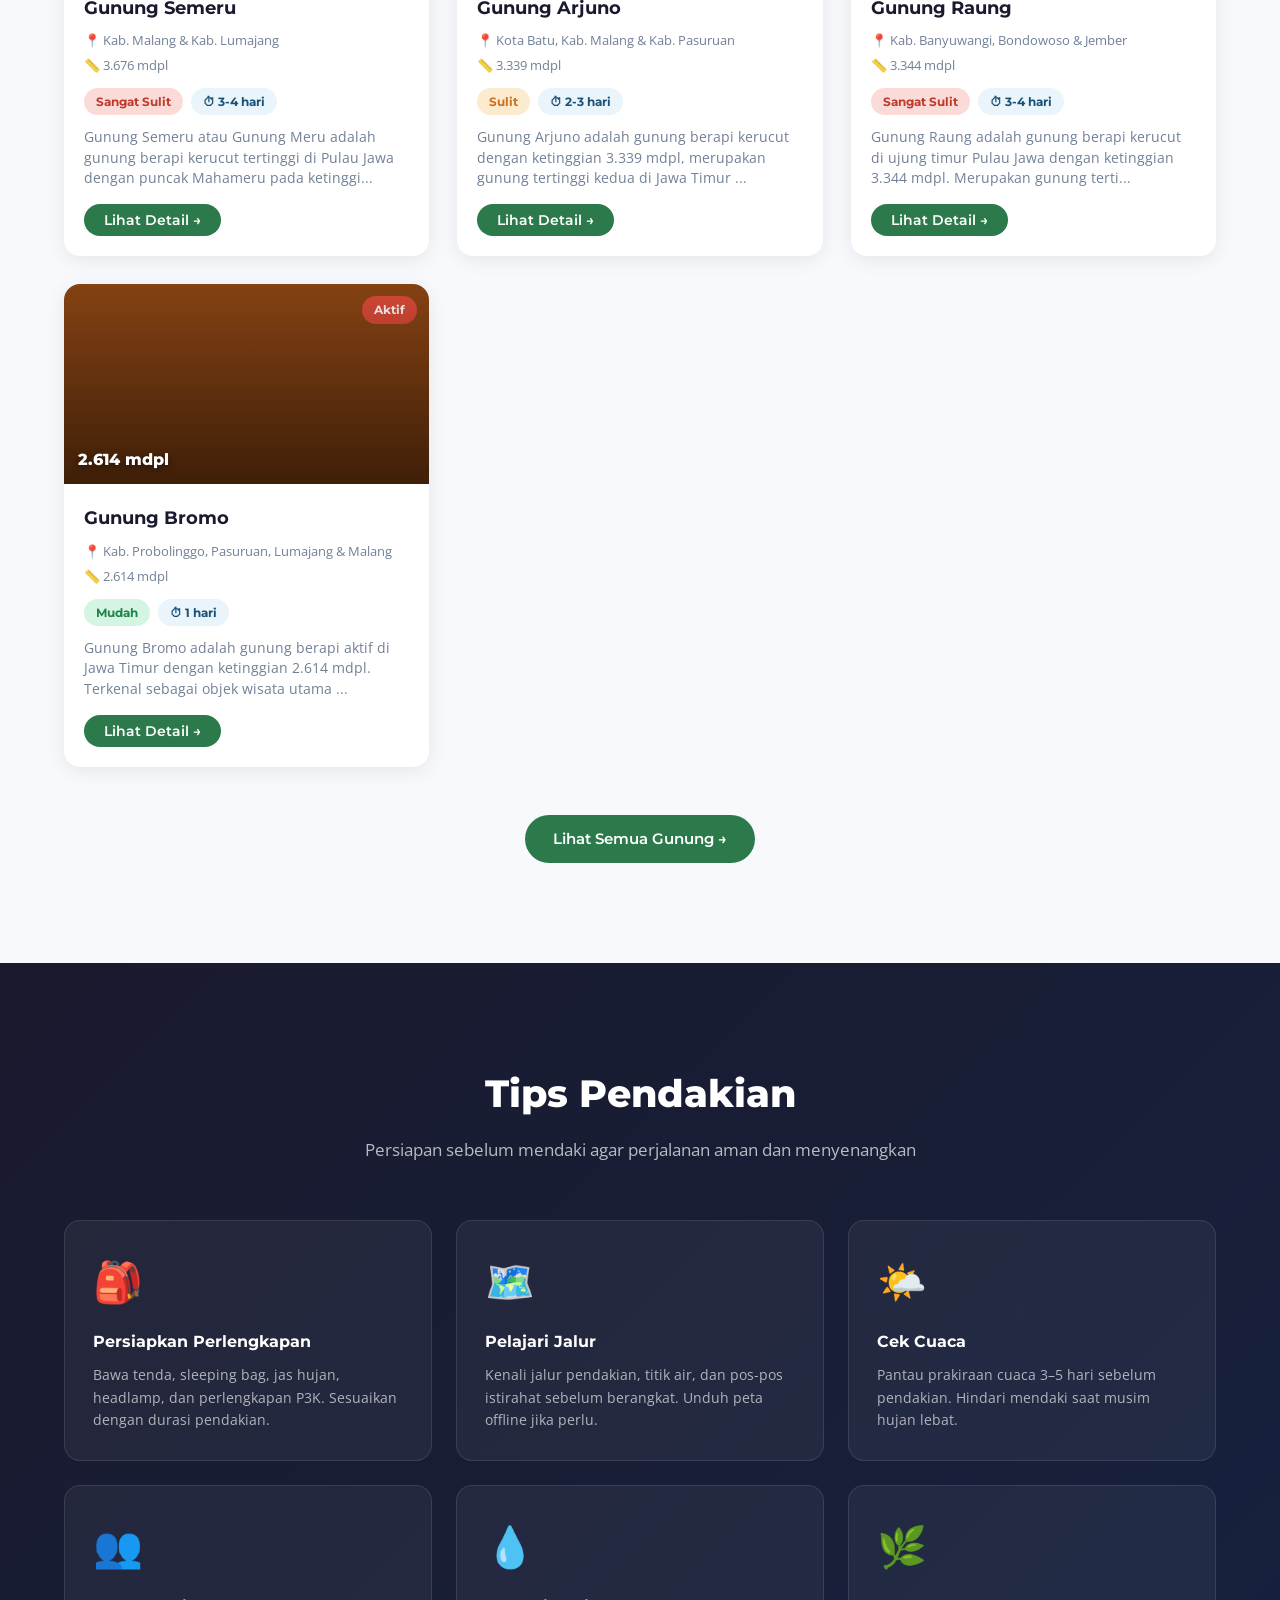
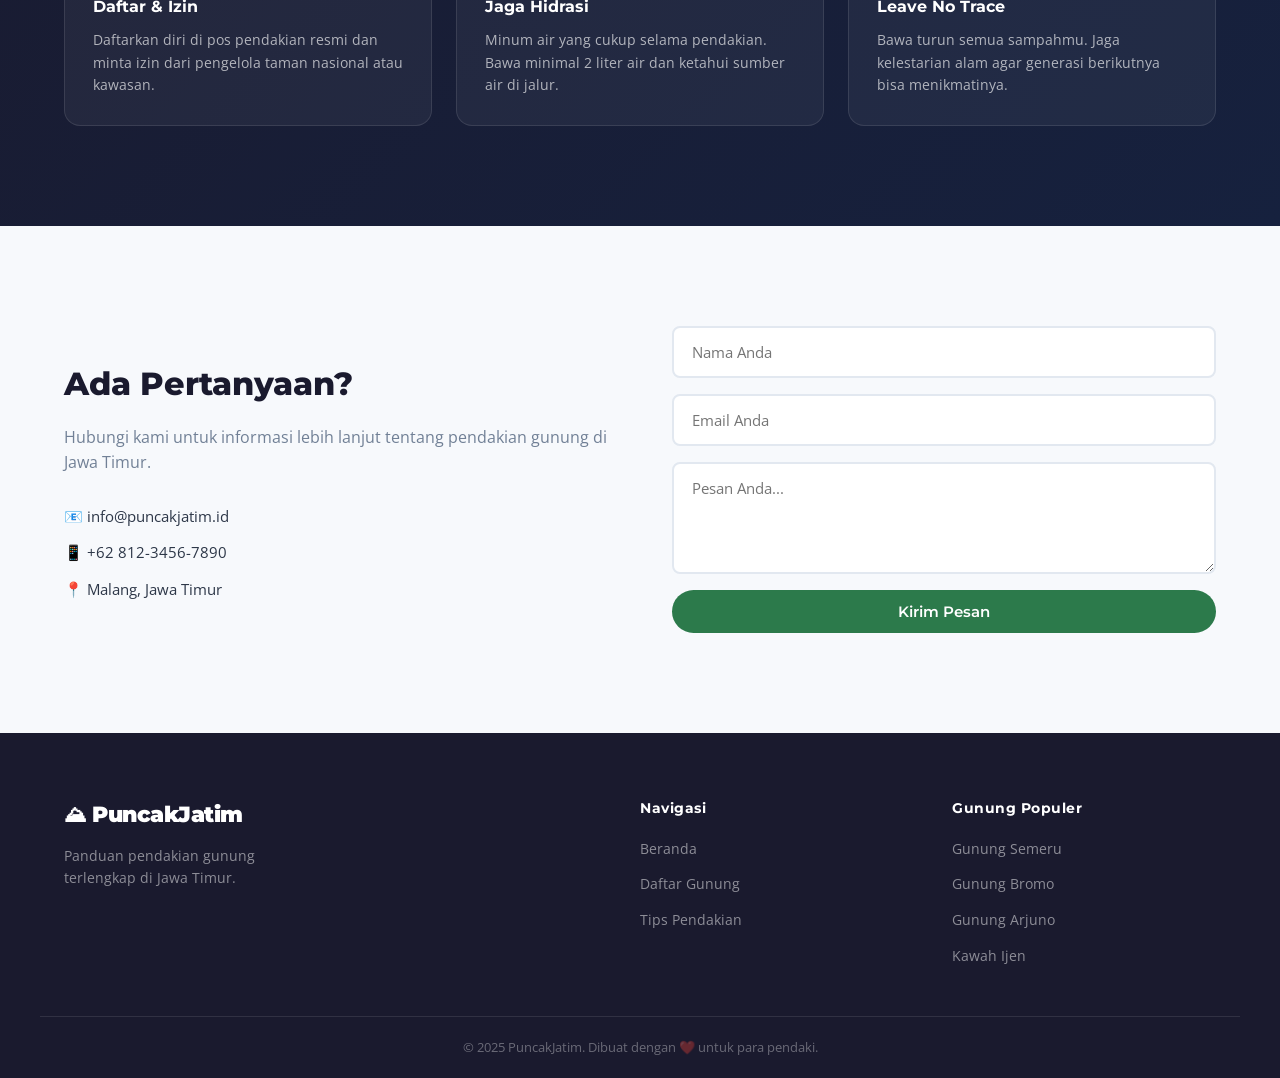
==== commit 61fa77eb: "tambah gunung Lawu, Wilis, Anjasmoro, Kelud, Kawi, Butak, Panderman, Lincing + perbaikan gambar" ====
--- a/index.html
+++ b/index.html
@@ -43,7 +43,7 @@
   <section class="stats">
     <div class="container stats-grid">
       <div class="stat-item">
-        <span class="stat-number">12+</span>
+        <span class="stat-number">16</span>
         <span class="stat-label">Gunung di Jawa Timur</span>
       </div>
       <div class="stat-item">
--- a/css/style.css
+++ b/css/style.css
@@ -661,6 +661,11 @@
   border-color: var(--primary);
 }
 
+/* Tombol toggle filter di HP */
+.filter-toggle-btn {
+  display: none;
+}
+
 /* ===== MOUNTAIN LIST ===== */
 .mountain-list {
   padding: 60px 0 100px;
@@ -1003,8 +1008,59 @@
   .hero-content { padding-bottom: 100px; }
   .stats-grid { grid-template-columns: 1fr 1fr; }
   .footer-inner { grid-template-columns: 1fr; }
-  .filter-bar { flex-direction: column; }
+
+  /* Filter bar compact di HP */
+  .filter-section {
+    padding: 10px 0;
+    top: 58px;
+  }
+
+  .filter-toggle-btn {
+    display: flex;
+    align-items: center;
+    gap: 8px;
+    width: 100%;
+    padding: 10px 16px;
+    background: var(--bg);
+    border: 2px solid #e2e8f0;
+    border-radius: 50px;
+    font-family: 'Montserrat', sans-serif;
+    font-weight: 600;
+    font-size: 0.85rem;
+    color: var(--text);
+    cursor: pointer;
+    justify-content: space-between;
+  }
+
+  .filter-toggle-btn .arrow {
+    transition: transform 0.3s ease;
+    font-size: 0.7rem;
+  }
+
+  .filter-toggle-btn.open .arrow {
+    transform: rotate(180deg);
+  }
+
+  .filter-bar {
+    display: none;
+    flex-direction: column;
+    gap: 8px;
+    margin-top: 10px;
+  }
+
+  .filter-bar.open {
+    display: flex;
+  }
+
+  .filter-bar input,
+  .filter-bar select {
+    padding: 10px 14px;
+    font-size: 0.85rem;
+    border-radius: 10px;
+  }
+
   .filter-bar input { min-width: unset; }
+
   .modal-header { height: 180px; }
   .modal-header-inner { flex-direction: column; align-items: flex-start; gap: 8px; }
   .modal-body { padding: 20px; }
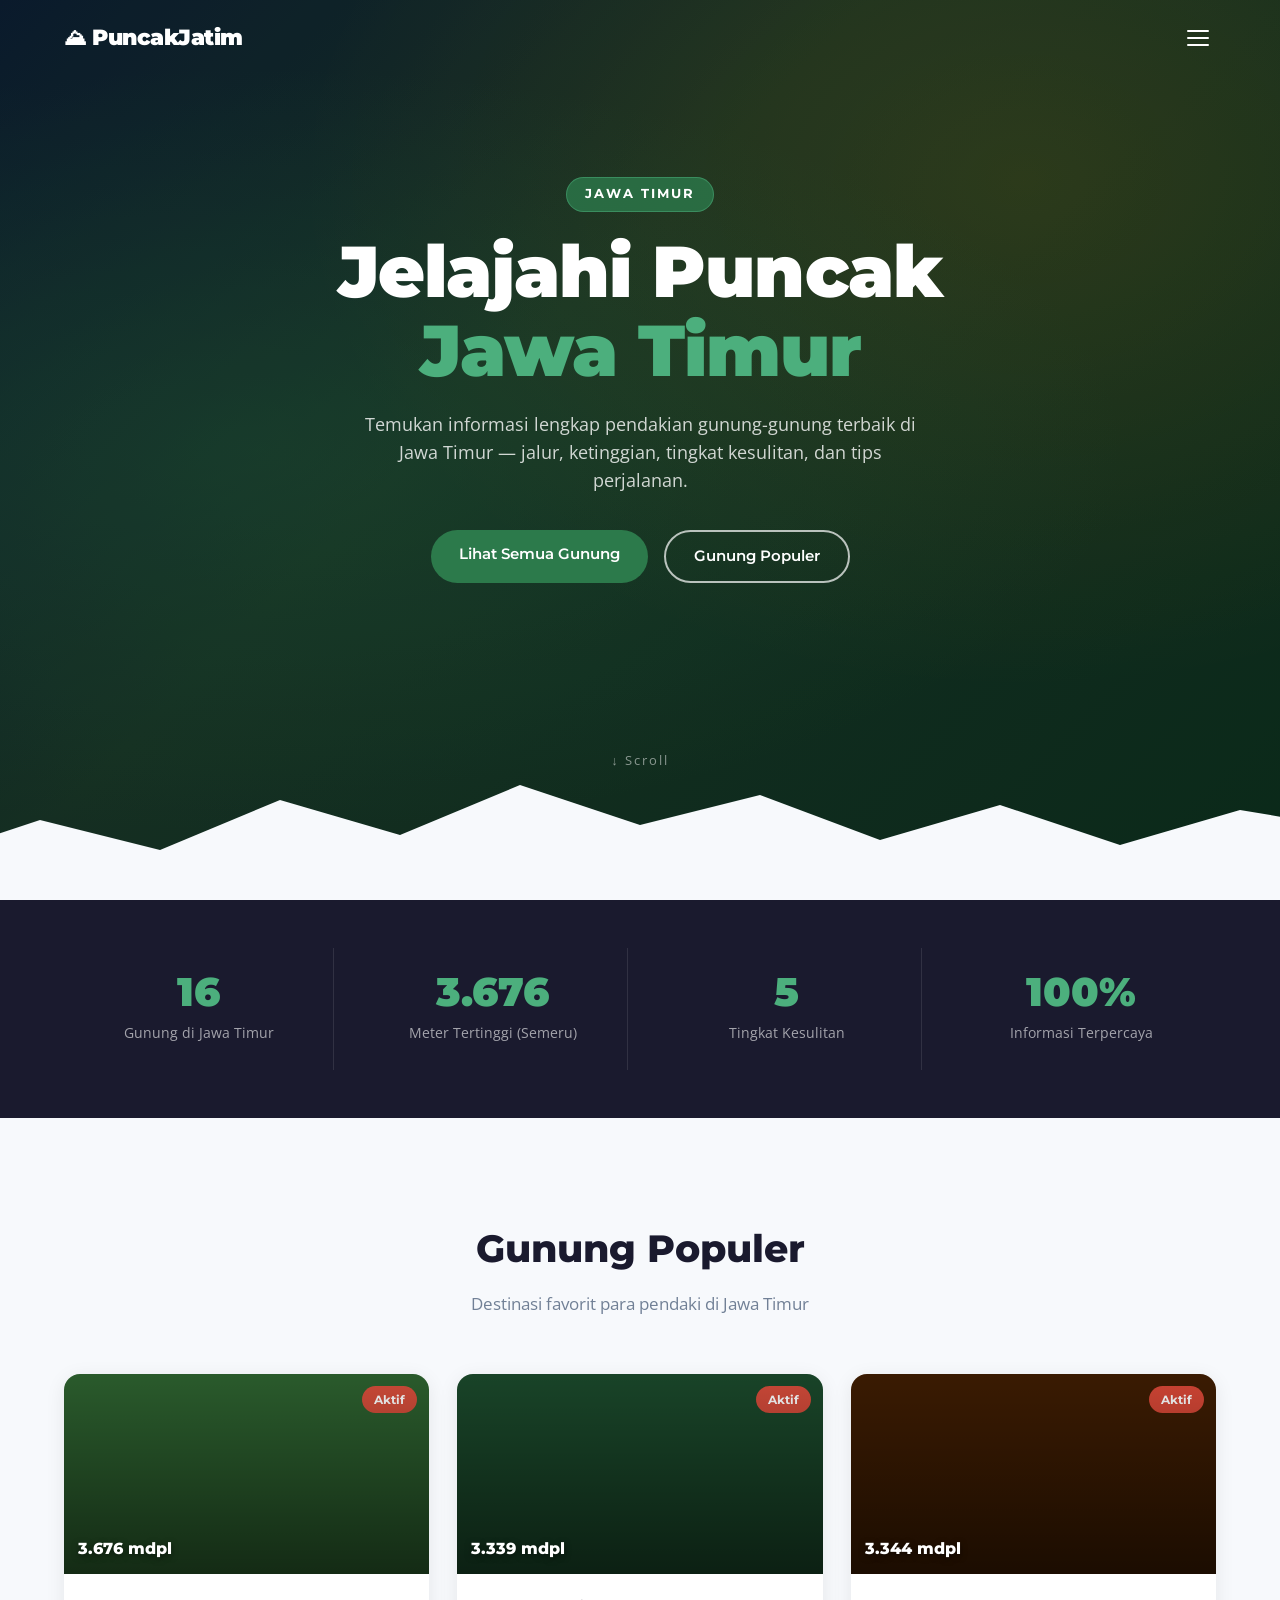
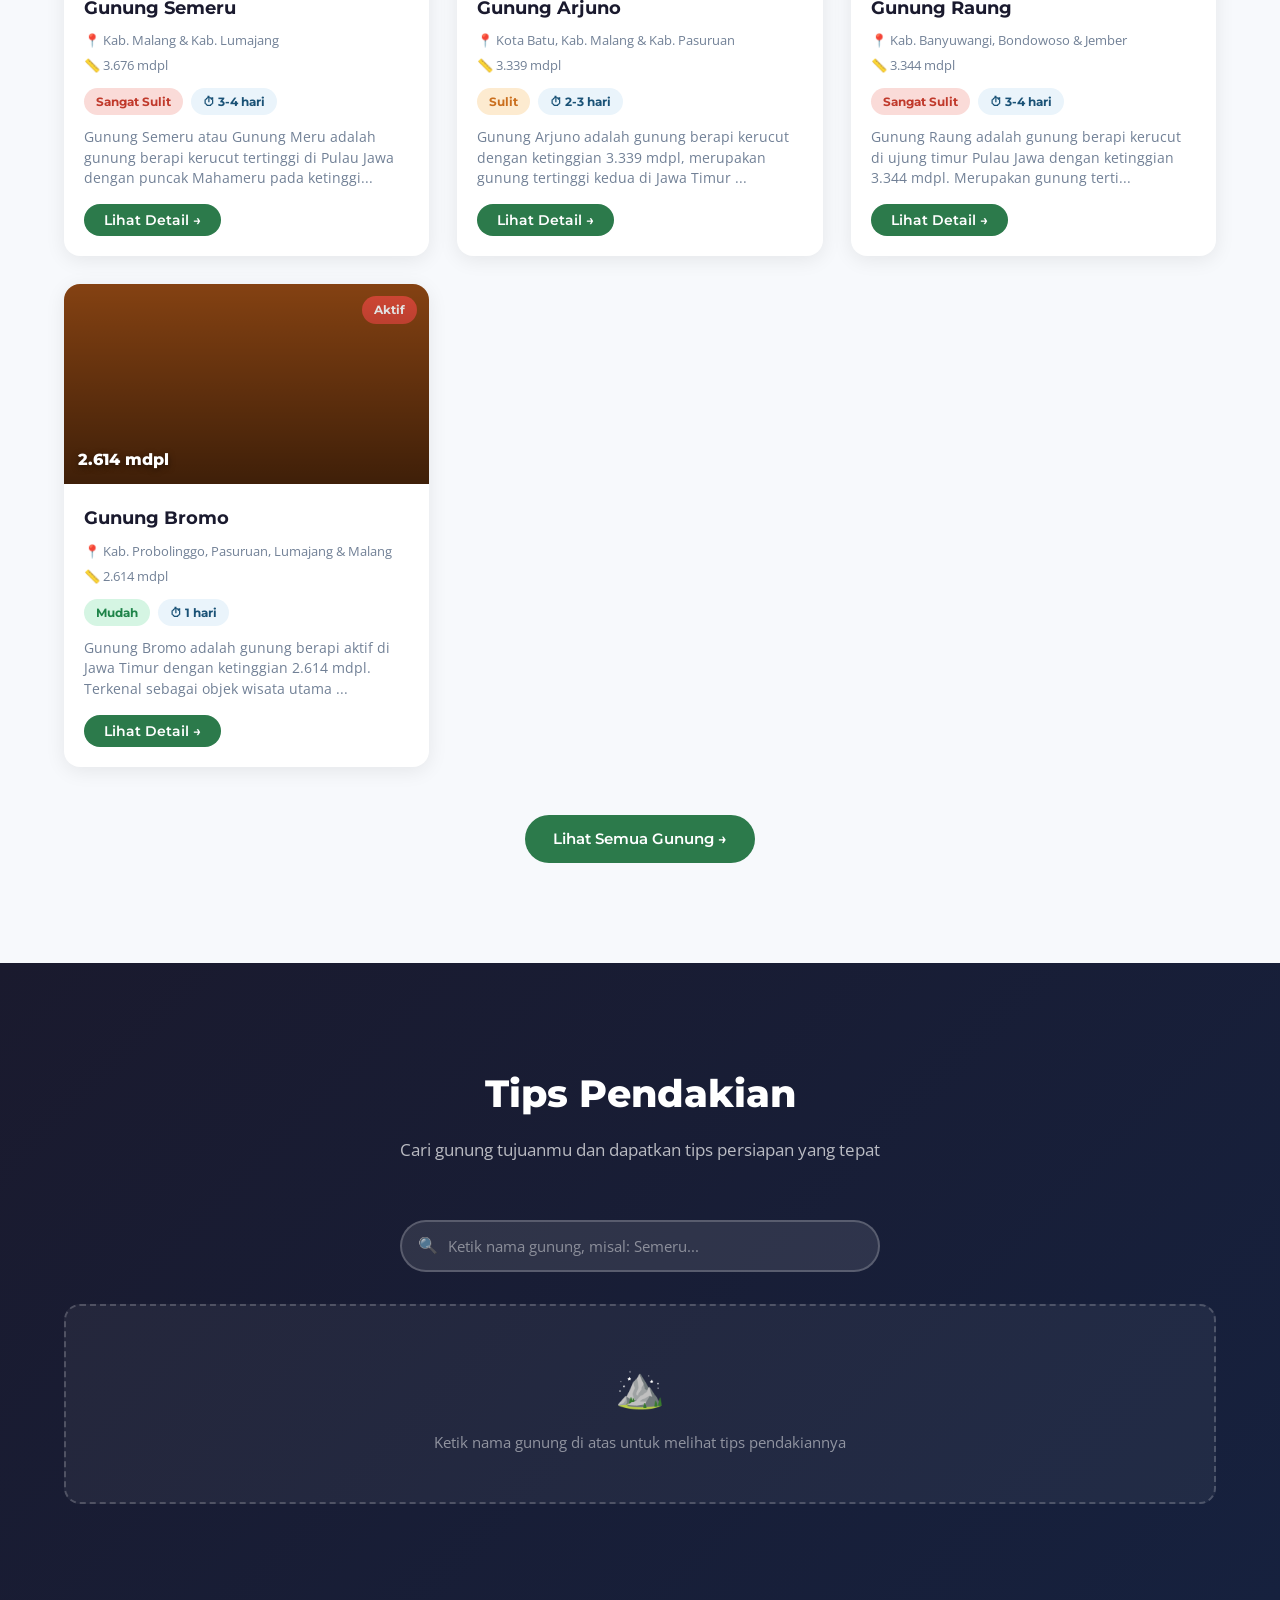
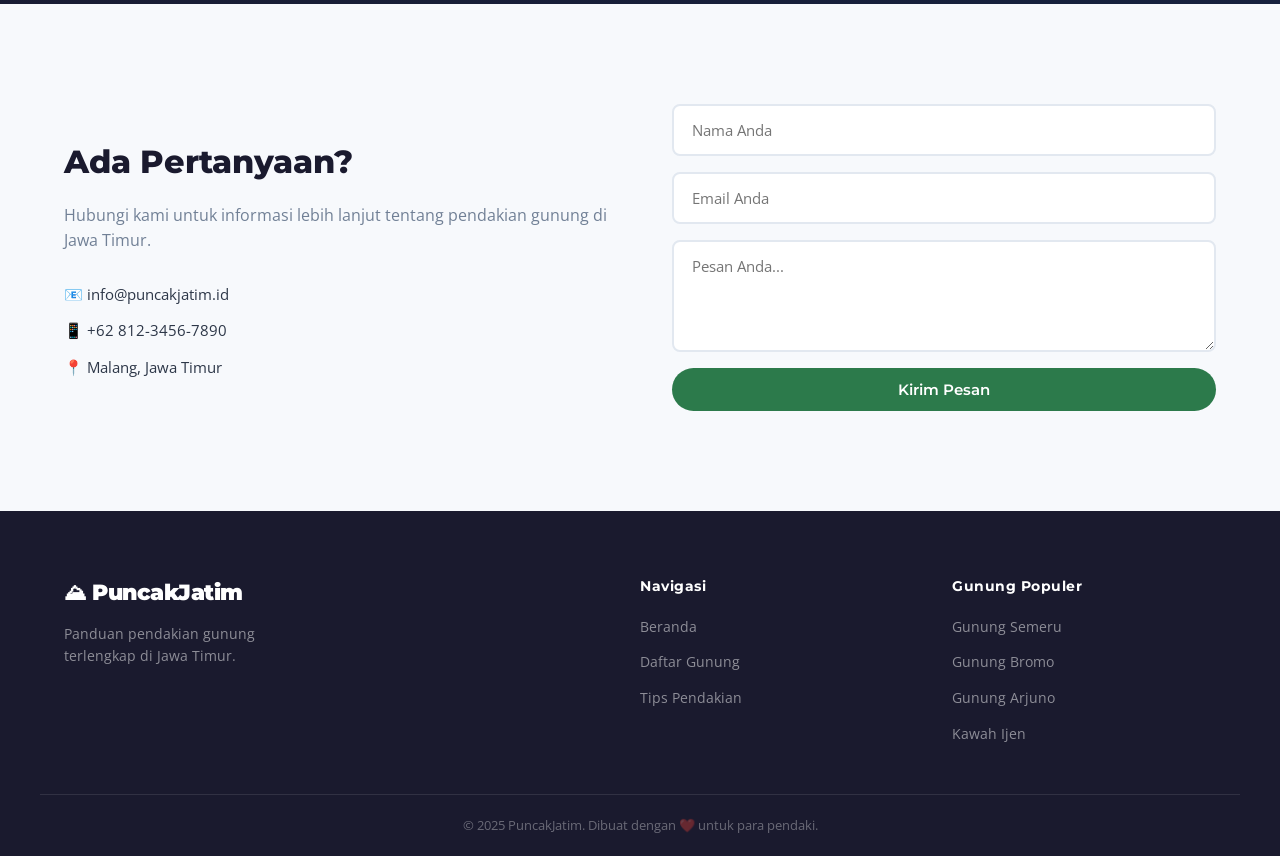
==== commit 9c86d557: "Update konten dan tambah persiapan.js" ====
--- a/index.html
+++ b/index.html
@@ -20,7 +20,11 @@
         <li><a href="#tips">Tips Pendakian</a></li>
         <li><a href="#kontak">Kontak</a></li>
       </ul>
-      <button class="hamburger" id="hamburger">&#9776;</button>
+      <button class="hamburger" id="hamburger" aria-label="Menu">
+        <span class="bar"></span>
+        <span class="bar"></span>
+        <span class="bar"></span>
+      </button>
     </div>
   </nav>
 
@@ -82,40 +86,40 @@
     <div class="container">
       <div class="section-header light">
         <h2>Tips Pendakian</h2>
-        <p>Persiapan sebelum mendaki agar perjalanan aman dan menyenangkan</p>
+        <p>Cari gunung tujuanmu dan dapatkan tips persiapan yang tepat</p>
       </div>
-      <div class="tips-grid">
-        <div class="tip-card">
-          <div class="tip-icon">🎒</div>
-          <h3>Persiapkan Perlengkapan</h3>
-          <p>Bawa tenda, sleeping bag, jas hujan, headlamp, dan perlengkapan P3K. Sesuaikan dengan durasi pendakian.</p>
+
+      <!-- Search Gunung -->
+      <div class="tips-search-wrap">
+        <div class="tips-search-box">
+          <span class="tips-search-icon">&#128269;</span>
+          <input
+            type="text"
+            id="tips-search-input"
+            class="tips-search-input"
+            placeholder="Ketik nama gunung, misal: Semeru..."
+            autocomplete="off"
+          />
+          <button class="tips-search-clear" id="tips-search-clear" style="display:none;">&#10005;</button>
         </div>
-        <div class="tip-card">
-          <div class="tip-icon">🗺️</div>
-          <h3>Pelajari Jalur</h3>
-          <p>Kenali jalur pendakian, titik air, dan pos-pos istirahat sebelum berangkat. Unduh peta offline jika perlu.</p>
+        <ul class="tips-dropdown" id="tips-dropdown"></ul>
+      </div>
+
+      <!-- Konten Tips -->
+      <div class="tips-content" id="tips-content">
+        <!-- State awal -->
+        <div class="tips-placeholder" id="tips-placeholder">
+          <div class="tips-placeholder-icon">&#9968;&#65039;</div>
+          <p>Ketik nama gunung di atas untuk melihat tips pendakiannya</p>
         </div>
-        <div class="tip-card">
-          <div class="tip-icon">🌤️</div>
-          <h3>Cek Cuaca</h3>
-          <p>Pantau prakiraan cuaca 3–5 hari sebelum pendakian. Hindari mendaki saat musim hujan lebat.</p>
-        </div>
-        <div class="tip-card">
-          <div class="tip-icon">👥</div>
-          <h3>Daftar & Izin</h3>
-          <p>Daftarkan diri di pos pendakian resmi dan minta izin dari pengelola taman nasional atau kawasan.</p>
-        </div>
-        <div class="tip-card">
-          <div class="tip-icon">💧</div>
-          <h3>Jaga Hidrasi</h3>
-          <p>Minum air yang cukup selama pendakian. Bawa minimal 2 liter air dan ketahui sumber air di jalur.</p>
-        </div>
-        <div class="tip-card">
-          <div class="tip-icon">🌿</div>
-          <h3>Leave No Trace</h3>
-          <p>Bawa turun semua sampahmu. Jaga kelestarian alam agar generasi berikutnya bisa menikmatinya.</p>
+
+        <!-- Detail tips gunung terpilih -->
+        <div class="tips-detail" id="tips-detail" style="display:none;">
+          <div class="tips-detail-header" id="tips-detail-header"></div>
+          <div class="tips-detail-body" id="tips-detail-body"></div>
         </div>
       </div>
+
     </div>
   </section>
 
@@ -171,6 +175,7 @@
   </footer>
 
   <script src="js/data.js"></script>
+  <script src="js/persiapan.js"></script>
   <script src="js/main.js"></script>
 </body>
 </html>
--- a/css/style.css
+++ b/css/style.css
@@ -91,6 +91,10 @@
   transition: all var(--transition);
 }
 
+.nav-inner {
+  position: relative;
+}
+
 .navbar.scrolled {
   background: rgba(26, 26, 46, 0.97);
   backdrop-filter: blur(10px);
@@ -113,46 +117,86 @@
 }
 
 .nav-links {
-  display: flex;
-  gap: 36px;
-}
-
-.nav-links a {
+  display: none;
+  position: absolute;
+  top: calc(100% + 8px);
+  right: 24px;
+  background: rgba(20, 30, 48, 0.97);
+  backdrop-filter: blur(12px);
+  border: 1px solid rgba(255,255,255,0.1);
+  border-radius: 16px;
+  flex-direction: column;
+  gap: 0;
+  min-width: 200px;
+  box-shadow: 0 12px 40px rgba(0,0,0,0.4);
+  overflow: hidden;
+  z-index: 999;
+}
+
+.nav-links.open {
+  display: flex;
+}
+
+.nav-links li a {
+  display: block;
+  padding: 14px 24px;
   color: rgba(255,255,255,0.85);
   font-family: 'Montserrat', sans-serif;
   font-weight: 600;
   font-size: 0.9rem;
-  letter-spacing: 0.3px;
-  transition: color var(--transition);
-  position: relative;
-}
-
-.nav-links a::after {
-  content: '';
-  position: absolute;
-  bottom: -4px; left: 0;
-  width: 0; height: 2px;
-  background: var(--primary-light);
-  transition: width var(--transition);
-}
-
-.nav-links a:hover,
-.nav-links a.active {
+  transition: background 0.2s, color 0.2s;
+  border-bottom: 1px solid rgba(255,255,255,0.07);
+}
+
+.nav-links li:last-child a {
+  border-bottom: none;
+}
+
+.nav-links li a:hover,
+.nav-links li a.active {
+  background: rgba(76,175,125,0.2);
   color: var(--white);
 }
 
-.nav-links a:hover::after,
-.nav-links a.active::after {
-  width: 100%;
-}
+/* Hapus underline pseudo-element lama */
+.nav-links a::after { display: none; }
 
 .hamburger {
-  display: none;
+  display: flex;
+  align-items: center;
+  justify-content: center;
   background: none;
   border: none;
-  color: var(--white);
-  font-size: 1.5rem;
   cursor: pointer;
+  padding: 6px;
+  gap: 0;
+  flex-direction: column;
+  width: 36px;
+  height: 36px;
+}
+
+.hamburger .bar {
+  display: block;
+  width: 22px;
+  height: 2px;
+  background: white;
+  border-radius: 2px;
+  transition: all 0.3s ease;
+  transform-origin: center;
+}
+
+.hamburger .bar + .bar { margin-top: 5px; }
+
+/* Animasi X saat open */
+.hamburger.open .bar:nth-child(1) {
+  transform: translateY(7px) rotate(45deg);
+}
+.hamburger.open .bar:nth-child(2) {
+  opacity: 0;
+  transform: scaleX(0);
+}
+.hamburger.open .bar:nth-child(3) {
+  transform: translateY(-7px) rotate(-45deg);
 }
 
 /* ===== HERO ===== */
@@ -454,6 +498,271 @@
   gap: 24px;
 }
 
+/* ===== TIPS SEARCH ===== */
+.tips-search-wrap {
+  position: relative;
+  max-width: 480px;
+  margin: 0 auto 32px;
+}
+
+.tips-search-box {
+  display: flex;
+  align-items: center;
+  background: rgba(255,255,255,0.1);
+  border: 2px solid rgba(255,255,255,0.2);
+  border-radius: 50px;
+  padding: 0 16px;
+  transition: border-color 0.3s ease, background 0.3s ease;
+}
+
+.tips-search-box:focus-within {
+  border-color: var(--primary-light);
+  background: rgba(255,255,255,0.15);
+}
+
+.tips-search-icon {
+  font-size: 1rem;
+  flex-shrink: 0;
+  margin-right: 10px;
+  opacity: 0.7;
+}
+
+.tips-search-input {
+  flex: 1;
+  background: transparent;
+  border: none;
+  outline: none;
+  color: white;
+  font-family: 'Open Sans', sans-serif;
+  font-size: 0.95rem;
+  padding: 14px 0;
+}
+
+.tips-search-input::placeholder {
+  color: rgba(255,255,255,0.45);
+}
+
+.tips-search-clear {
+  display: flex;
+  align-items: center;
+  justify-content: center;
+  background: rgba(255,255,255,0.15);
+  border: none;
+  color: rgba(255,255,255,0.7);
+  width: 24px; height: 24px;
+  border-radius: 50%;
+  font-size: 0.7rem;
+  cursor: pointer;
+  flex-shrink: 0;
+  transition: background 0.2s;
+}
+
+.tips-search-clear:hover {
+  background: rgba(255,255,255,0.3);
+  color: white;
+}
+
+.tips-dropdown {
+  position: absolute;
+  top: calc(100% + 8px);
+  left: 0; right: 0;
+  background: #1e2d3d;
+  border: 1px solid rgba(255,255,255,0.15);
+  border-radius: 16px;
+  overflow: hidden;
+  list-style: none;
+  z-index: 200;
+  box-shadow: 0 12px 40px rgba(0,0,0,0.4);
+  display: none;
+}
+
+.tips-dropdown.open {
+  display: block;
+}
+
+.tips-dd-item {
+  display: flex;
+  align-items: center;
+  gap: 10px;
+  padding: 12px 18px;
+  cursor: pointer;
+  transition: background 0.2s;
+}
+
+.tips-dd-item:hover,
+.tips-dd-item.focused {
+  background: rgba(76,175,125,0.2);
+}
+
+.tips-dd-emoji {
+  font-size: 1.2rem;
+  flex-shrink: 0;
+}
+
+.tips-dd-name {
+  flex: 1;
+  color: white;
+  font-family: 'Montserrat', sans-serif;
+  font-weight: 600;
+  font-size: 0.9rem;
+}
+
+.tips-dd-tag {
+  font-size: 0.7rem;
+  padding: 2px 10px;
+  flex-shrink: 0;
+}
+
+.tips-dd-empty {
+  padding: 16px 18px;
+  color: rgba(255,255,255,0.45);
+  font-size: 0.88rem;
+  text-align: center;
+}
+
+/* Placeholder */
+.tips-placeholder {
+  text-align: center;
+  padding: 48px 24px;
+  background: rgba(255,255,255,0.05);
+  border: 2px dashed rgba(255,255,255,0.2);
+  border-radius: 16px;
+}
+
+.tips-placeholder-icon {
+  font-size: 2.5rem;
+  margin-bottom: 12px;
+  animation: bounce-up 1.5s infinite;
+}
+
+@keyframes bounce-up {
+  0%, 100% { transform: translateY(0); }
+  50% { transform: translateY(-8px); }
+}
+
+.tips-placeholder p {
+  color: rgba(255,255,255,0.5);
+  font-size: 0.95rem;
+}
+
+/* Detail Tips */
+.tips-detail {
+  background: rgba(255,255,255,0.05);
+  border: 1px solid rgba(255,255,255,0.12);
+  border-radius: 16px;
+  overflow: hidden;
+}
+
+.tips-detail-header {
+  padding: 24px 28px;
+  background: rgba(44,122,75,0.3);
+  border-bottom: 1px solid rgba(255,255,255,0.1);
+  display: flex;
+  align-items: center;
+  gap: 16px;
+  flex-wrap: wrap;
+}
+
+.tips-detail-header .th-emoji {
+  font-size: 2.5rem;
+}
+
+.tips-detail-header .th-info h3 {
+  color: white;
+  font-size: 1.3rem;
+  font-weight: 800;
+  margin-bottom: 6px;
+}
+
+.tips-detail-header .th-badges {
+  display: flex;
+  gap: 8px;
+  flex-wrap: wrap;
+}
+
+.tips-detail-header .th-badge {
+  padding: 3px 12px;
+  border-radius: 50px;
+  font-size: 0.75rem;
+  font-family: 'Montserrat', sans-serif;
+  font-weight: 700;
+  background: rgba(255,255,255,0.15);
+  color: white;
+}
+
+.tips-detail-body {
+  padding: 28px;
+  display: grid;
+  grid-template-columns: 1fr 1fr;
+  gap: 24px;
+}
+
+.tips-section {
+  background: rgba(255,255,255,0.05);
+  border-radius: 12px;
+  padding: 20px;
+}
+
+.tips-section.full-width {
+  grid-column: 1 / -1;
+}
+
+.tips-section h4 {
+  color: var(--primary-light);
+  font-size: 0.85rem;
+  font-weight: 700;
+  text-transform: uppercase;
+  letter-spacing: 1px;
+  margin-bottom: 14px;
+}
+
+.tips-list-items {
+  list-style: none;
+  display: flex;
+  flex-direction: column;
+  gap: 10px;
+}
+
+.tips-list-items li {
+  color: rgba(255,255,255,0.8);
+  font-size: 0.88rem;
+  line-height: 1.5;
+  padding-left: 20px;
+  position: relative;
+}
+
+.tips-list-items li::before {
+  content: '✓';
+  position: absolute;
+  left: 0;
+  color: var(--primary-light);
+  font-weight: 700;
+}
+
+.tips-perlengkapan {
+  display: flex;
+  flex-wrap: wrap;
+  gap: 8px;
+}
+
+.tips-perlengkapan span {
+  background: rgba(255,255,255,0.1);
+  color: rgba(255,255,255,0.85);
+  padding: 5px 12px;
+  border-radius: 50px;
+  font-size: 0.78rem;
+  font-weight: 600;
+}
+
+@media (max-width: 640px) {
+  .tips-detail-body {
+    grid-template-columns: 1fr;
+  }
+  .tips-section.full-width {
+    grid-column: 1;
+  }
+}
+
 .tip-card {
   background: rgba(255,255,255,0.05);
   border: 1px solid rgba(255,255,255,0.1);
@@ -988,22 +1297,6 @@
 }
 
 @media (max-width: 640px) {
-  .nav-links {
-    display: none;
-    position: fixed;
-    top: 0; left: 0; right: 0; bottom: 0;
-    background: rgba(26,26,46,0.98);
-    flex-direction: column;
-    align-items: center;
-    justify-content: center;
-    gap: 32px;
-    z-index: 999;
-  }
-
-  .nav-links.open { display: flex; }
-  .nav-links a { font-size: 1.2rem; }
-  .hamburger { display: block; z-index: 1000; }
-
   .hero-btns { flex-direction: column; align-items: center; }
   .hero-content { padding-bottom: 100px; }
   .stats-grid { grid-template-columns: 1fr 1fr; }
